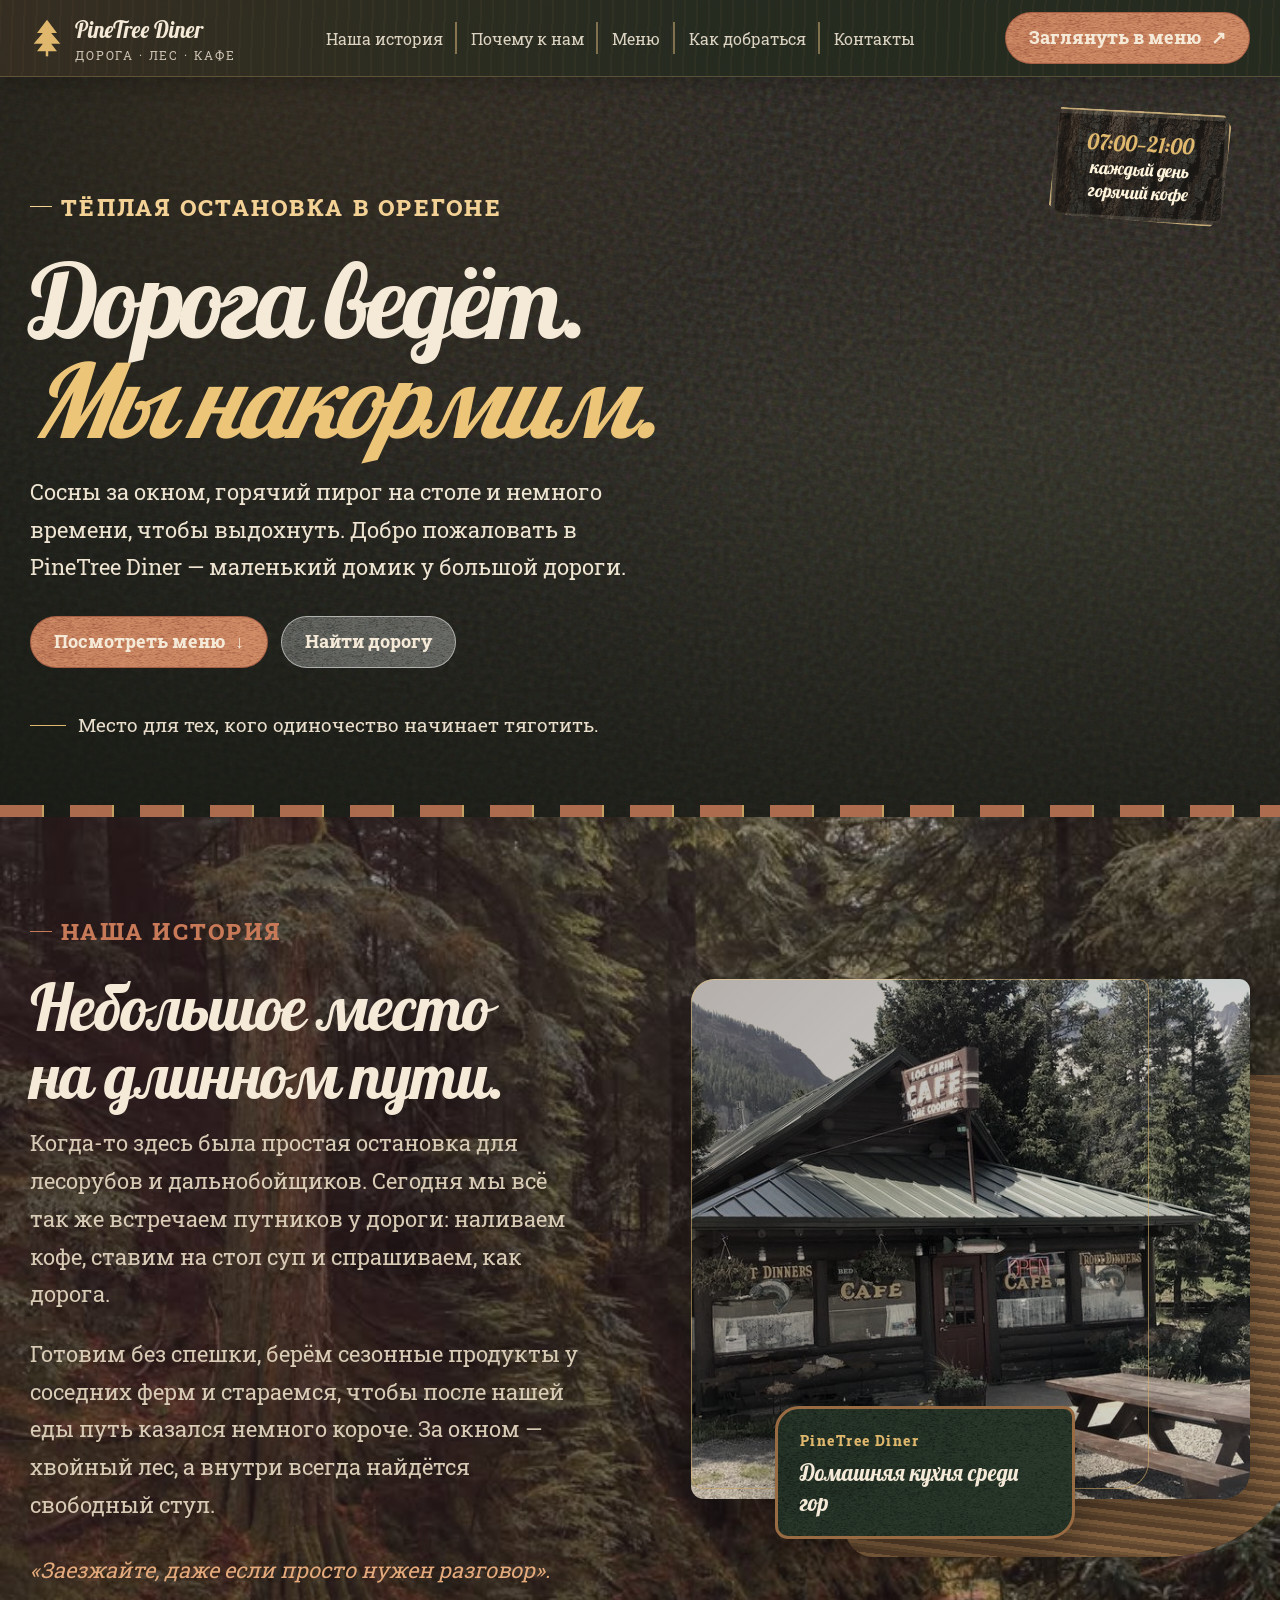
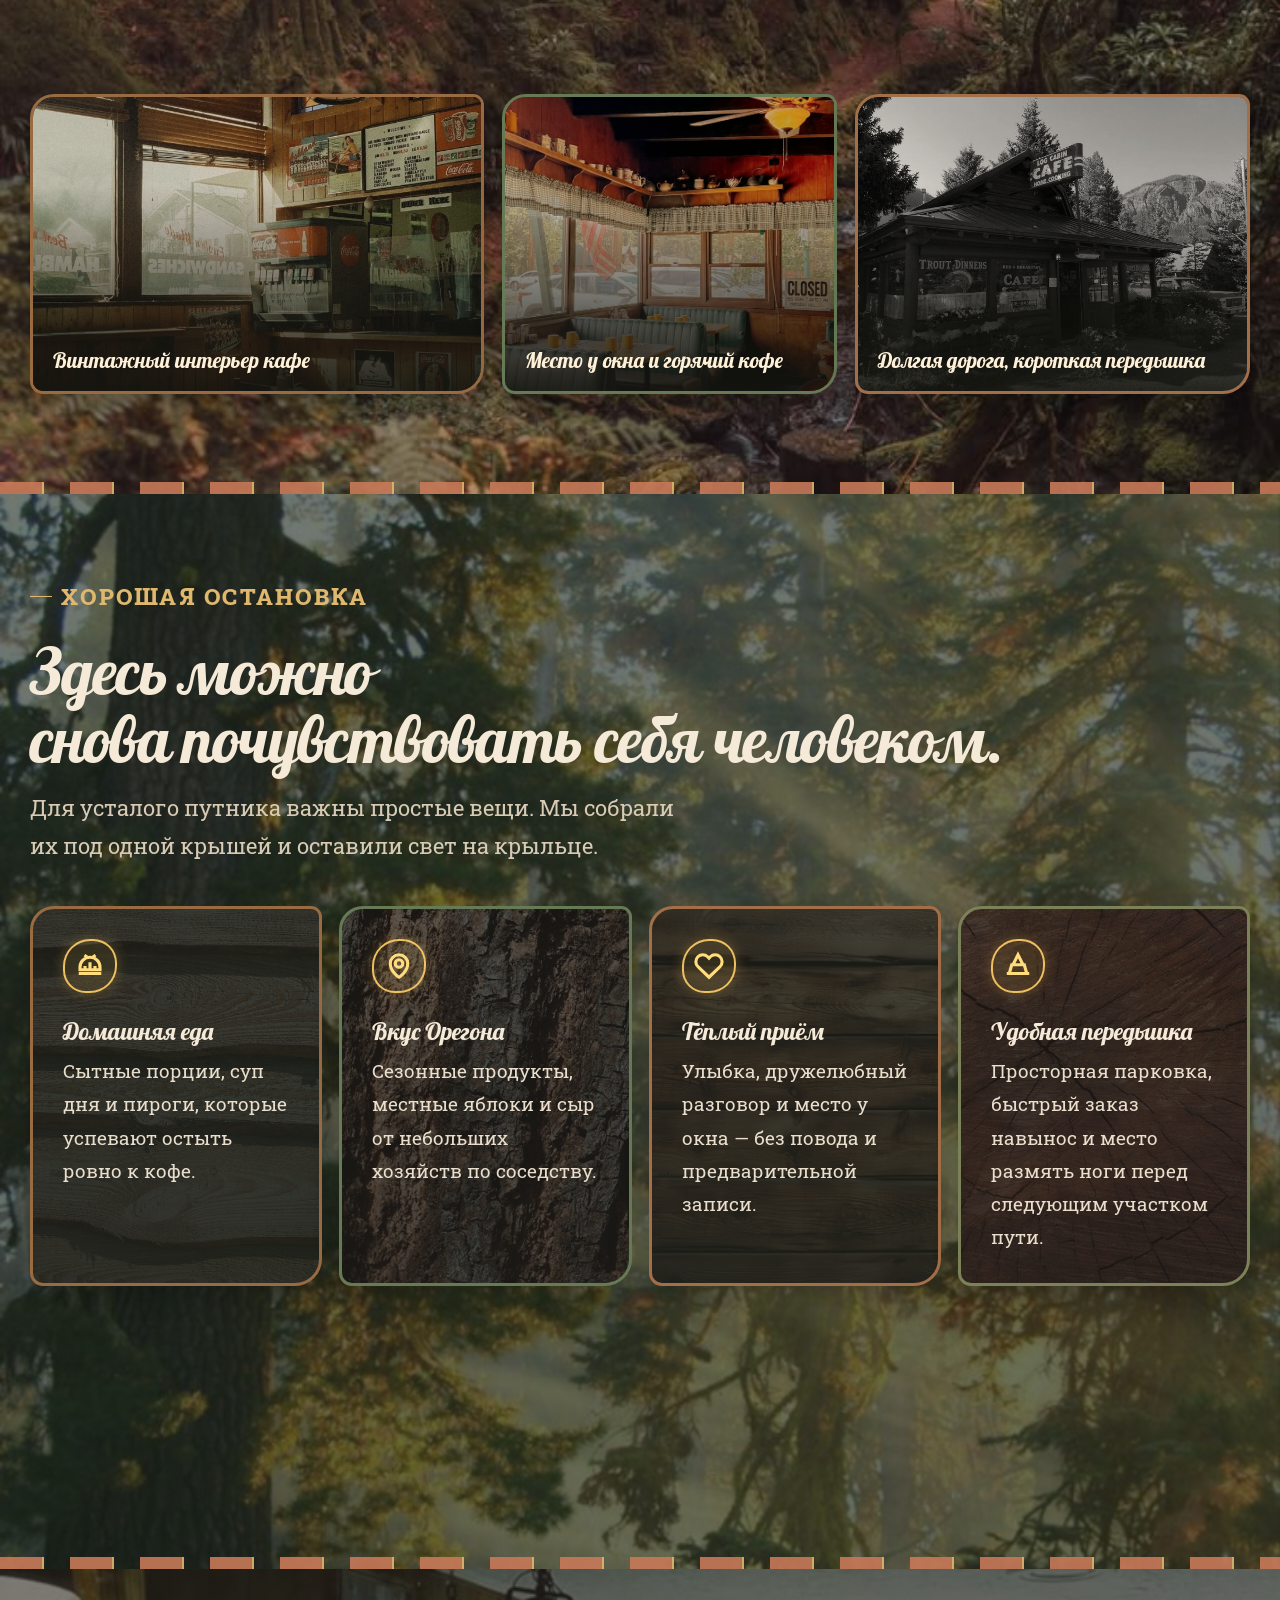
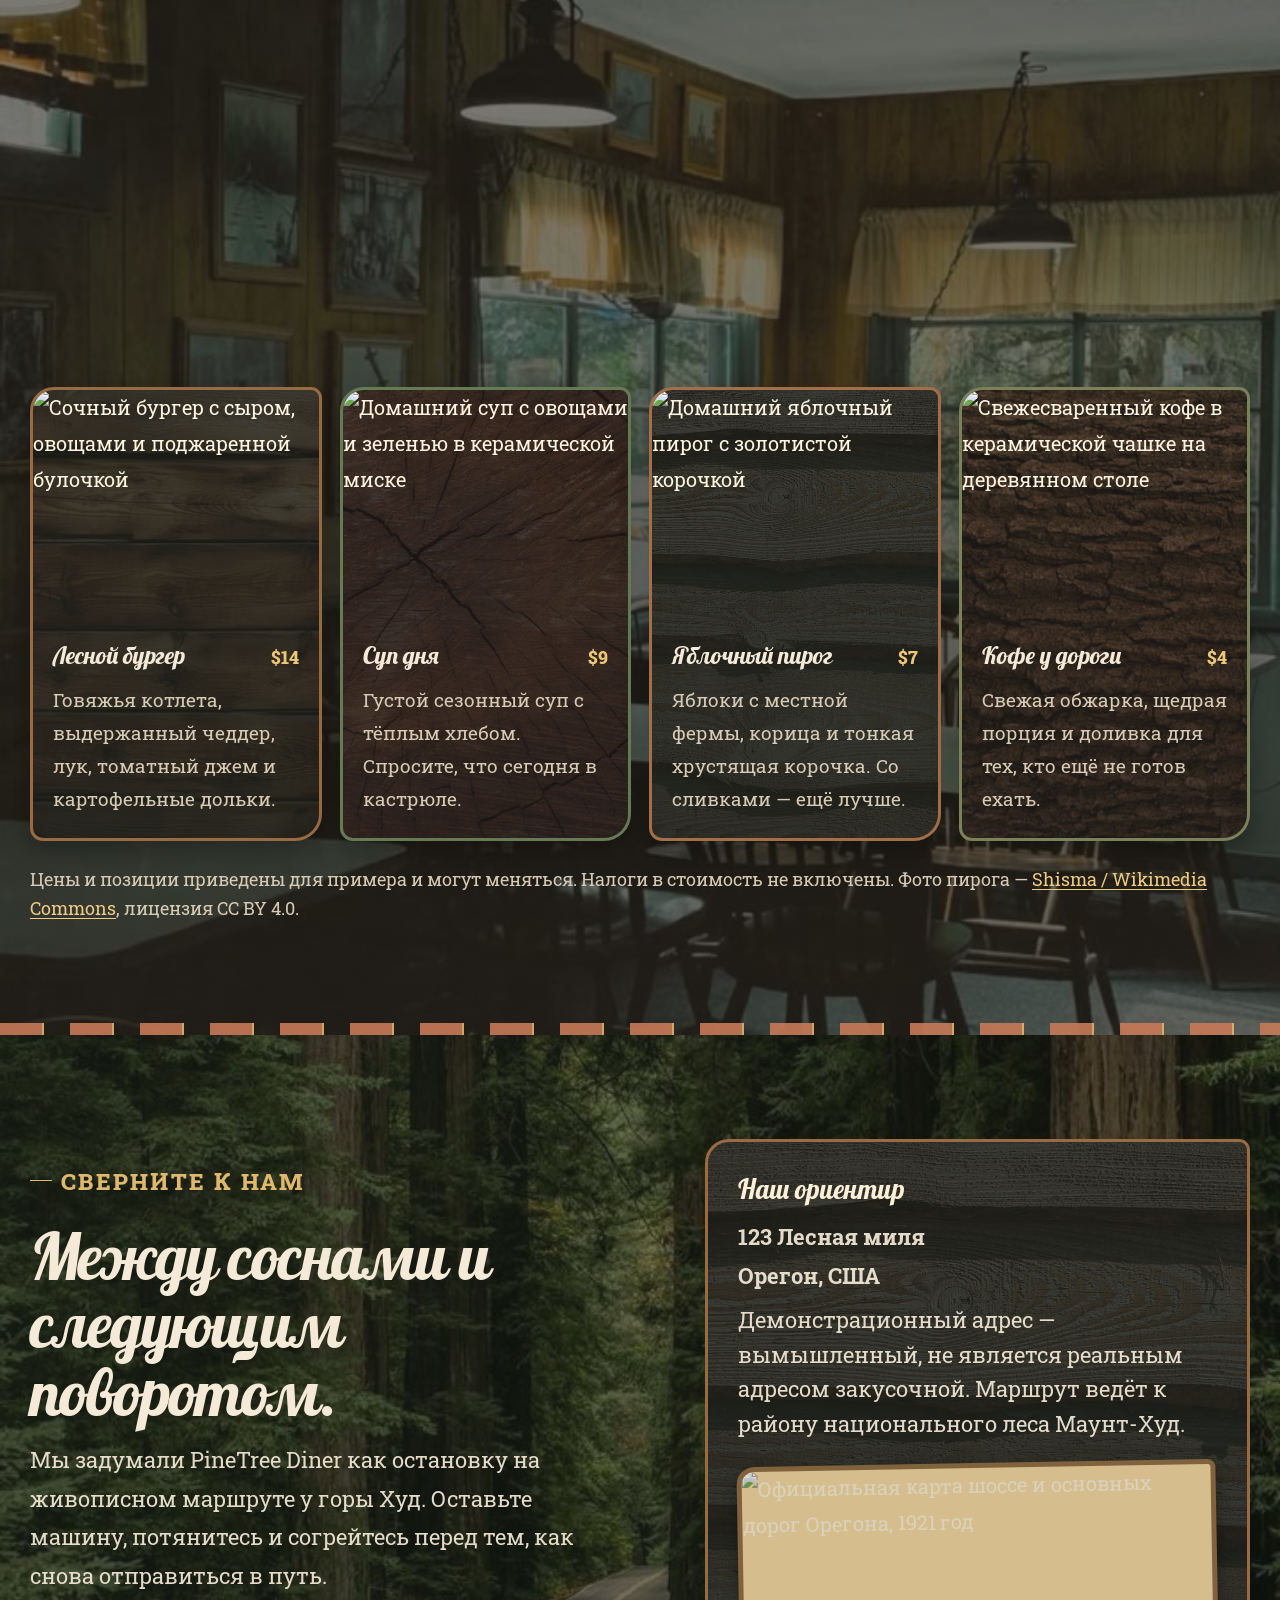
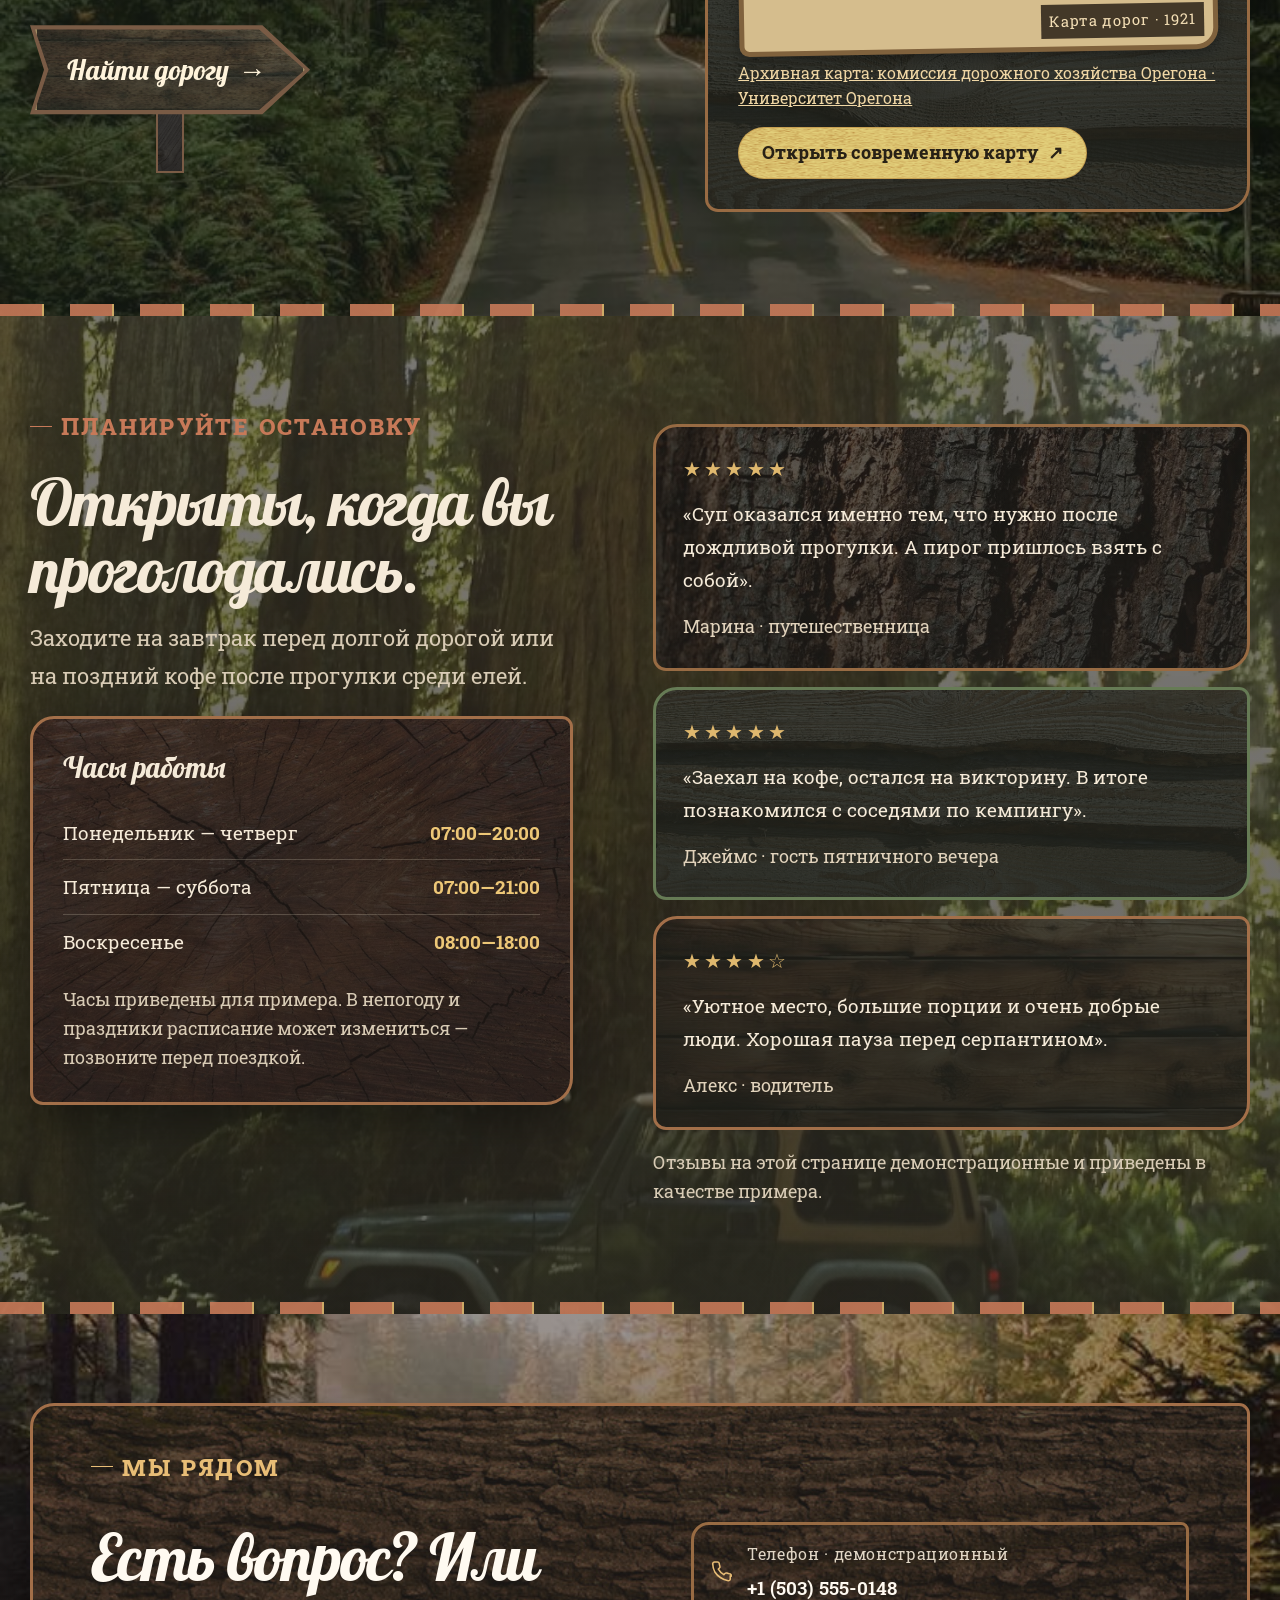
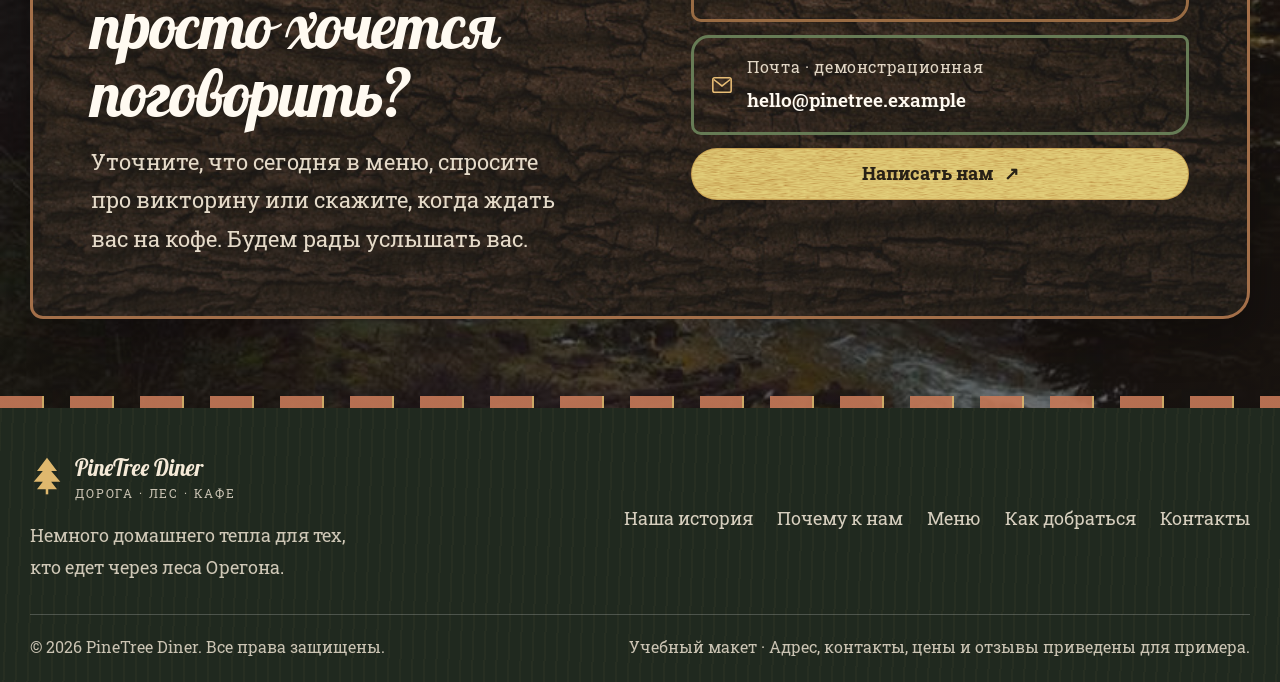
==== index.html @ 7cbe1714 "Move diner site to repository root Remove the unused diner 2 and котики folders.  Co-authored-by: Co" ====
<!doctype html>
<html lang="ru">
<head>
  <meta charset="utf-8">
  <meta name="viewport" content="width=device-width, initial-scale=1">
  <meta name="theme-color" content="#29231d">
  <meta name="description" content="PineTree Diner — тёплая остановка среди лесов Орегона: домашняя еда, свежий кофе и место передохнуть в дороге.">
  <title>PineTree Diner — остановка среди лесов Орегона</title>
  <link rel="preconnect" href="https://fonts.googleapis.com">
  <link rel="preconnect" href="https://fonts.gstatic.com" crossorigin>
  <link href="https://fonts.googleapis.com/css2?family=Lobster&amp;family=Roboto+Slab:wght@100..900&amp;display=swap" rel="stylesheet">
  <link rel="stylesheet" href="style.css">
</head>
<body>
  <header class="site-header">
    <div class="wrap nav-shell">
      <a class="brand" href="#top" aria-label="PineTree Diner — на главную">
        <svg class="brand-mark" viewBox="0 0 40 48" fill="none" aria-hidden="true">
          <path d="M20 2 8 18h7L4 31h11L8 40h24l-7-9h11L25 18h7L20 2Z" fill="currentColor"/>
          <path d="M20 34v12" stroke="currentColor" stroke-width="3"/>
        </svg>
        <span class="brand-name"><strong>PineTree Diner</strong><small>дорога · лес · кафе</small></span>
      </a>
      <nav aria-label="Основная навигация">
        <ul class="nav-links" id="main-nav">
          <li><a href="#story">Наша история</a></li>
          <li><a href="#why-us">Почему к нам</a></li>
          <li><a href="#menu">Меню</a></li>
          <li><a href="#visit">Как добраться</a></li>
          <li><a href="#contacts">Контакты</a></li>
        </ul>
      </nav>
      <div class="nav-actions">
        <button class="nav-toggle" type="button" aria-label="Открыть меню" aria-expanded="false" aria-controls="main-nav">
          <svg viewBox="0 0 24 24" fill="none" stroke="currentColor" stroke-width="2" aria-hidden="true"><path d="M4 7h16M4 12h16M4 17h16"/></svg>
        </button>
        <a class="button nav-cta" href="#menu">Заглянуть в меню <span aria-hidden="true">↗</span></a>
      </div>
    </div>
  </header>

  <main id="top">
    <section class="hero" aria-labelledby="hero-title">
      <div class="wrap">
        <div class="hero-content reveal">
          <span class="eyebrow">Тёплая остановка в Орегоне</span>
          <h1 id="hero-title">Дорога ведёт.<span>Мы накормим.</span></h1>
          <p class="hero-copy">Сосны за окном, горячий пирог на столе и немного времени, чтобы выдохнуть. Добро пожаловать в PineTree Diner — маленький домик у большой дороги.</p>
          <div class="hero-buttons">
            <a class="button" href="#menu">Посмотреть меню <span aria-hidden="true">↓</span></a>
            <a class="button button-outline" href="#visit">Найти дорогу</a>
          </div>
          <p class="hero-note">Место для тех, кого одиночество начинает тяготить.</p>
        </div>
        <div class="hero-stamp" aria-label="Открыто ежедневно с семи утра до девяти вечера">
          <strong>07:00—21:00</strong>каждый день<br>горячий кофе
        </div>
      </div>
    </section>

    <div class="story-showcase">
      <section class="story" id="story" aria-labelledby="story-title">
        <div class="wrap story-grid">
          <div class="story-copy reveal">
            <span class="eyebrow">Наша история</span>
            <h2 id="story-title">Небольшое место<br>на длинном пути.</h2>
            <p>Когда-то здесь была простая остановка для лесорубов и дальнобойщиков. Сегодня мы всё так же встречаем путников у дороги: наливаем кофе, ставим на стол суп и спрашиваем, как дорога.</p>
            <p>Готовим без спешки, берём сезонные продукты у соседних ферм и стараемся, чтобы после нашей еды путь казался немного короче. За окном — хвойный лес, а внутри всегда найдётся свободный стул.</p>
            <p class="signature">«Заезжайте, даже если просто нужен разговор».</p>
          </div>
          <div class="story-visual reveal">
            <img src="images/diner-main.png" alt="Деревянное кафе PineTree Diner среди гор и сосен">
            <div class="caption"><small>PineTree Diner</small><strong>Домашняя кухня среди гор</strong></div>
          </div>
        </div>
      </section>

      <section class="memory-strip" aria-label="Кадры из жизни закусочной">
        <div class="wrap memory-grid">
          <figure class="memory-shot reveal">
            <img src="images/diner-interior.png" alt="Винтажный деревянный интерьер придорожного кафе">
            <figcaption>Винтажный интерьер кафе</figcaption>
          </figure>
          <figure class="memory-shot reveal">
            <img src="images/diner-booths.png" alt="Уютные зелёные диванчики в классической закусочной">
            <figcaption>Место у окна и горячий кофе</figcaption>
          </figure>
          <figure class="memory-shot reveal">
            <img src="images/diner-exterior.png" alt="Чёрно-белый вид деревянного кафе у горной дороги">
            <figcaption>Долгая дорога, короткая передышка</figcaption>
          </figure>
        </div>
      </section>
    </div>

    <section class="benefits" id="why-us" aria-labelledby="benefits-title">
      <div class="wrap">
        <div class="section-head reveal">
          <span class="eyebrow">Хорошая остановка</span>
          <h2 id="benefits-title">Здесь можно<br>снова почувствовать себя человеком.</h2>
          <p class="section-intro">Для усталого путника важны простые вещи. Мы собрали их под одной крышей и оставили свет на крыльце.</p>
        </div>
        <div class="benefit-grid">
          <article class="benefit-card reveal">
            <div class="icon-box float-icon">
              <svg viewBox="0 0 24 24" fill="none" stroke="currentColor" stroke-width="1.6" aria-hidden="true"><path d="M4 13c0-4.4 3.6-8 8-8s8 3.6 8 8v2H4v-2Z"/><path d="M3 18h18M8 5l1.2-2M16 5l-1.2-2M8 15v-3m4 3V9m4 6v-3"/></svg>
            </div>
            <h3>Домашняя еда</h3>
            <p>Сытные порции, суп дня и пироги, которые успевают остыть ровно к кофе.</p>
          </article>
          <article class="benefit-card reveal">
            <div class="icon-box float-icon">
              <svg viewBox="0 0 24 24" fill="none" stroke="currentColor" stroke-width="1.6" aria-hidden="true"><path d="M12 21s7-4.4 7-11a7 7 0 1 0-14 0c0 6.6 7 11 7 11Z"/><circle cx="12" cy="10" r="3"/></svg>
            </div>
            <h3>Вкус Орегона</h3>
            <p>Сезонные продукты, местные яблоки и сыр от небольших хозяйств по соседству.</p>
          </article>
          <article class="benefit-card reveal">
            <div class="icon-box float-icon">
              <svg viewBox="0 0 24 24" fill="none" stroke="currentColor" stroke-width="1.6" aria-hidden="true"><path d="M20.8 4.6a5.5 5.5 0 0 0-7.8 0L12 5.7l-1.1-1.1a5.5 5.5 0 0 0-7.8 7.8l1.1 1.1L12 21l7.8-7.5 1.1-1.1a5.5 5.5 0 0 0-.1-7.8Z"/></svg>
            </div>
            <h3>Тёплый приём</h3>
            <p>Улыбка, дружелюбный разговор и место у окна — без повода и предварительной записи.</p>
          </article>
          <article class="benefit-card reveal">
            <div class="icon-box float-icon">
              <svg viewBox="0 0 24 24" fill="none" stroke="currentColor" stroke-width="1.6" aria-hidden="true"><path d="M3 18h18M5 18l2-7h10l2 7M8 11l4-8 4 8M12 3v3"/></svg>
            </div>
            <h3>Удобная передышка</h3>
            <p>Просторная парковка, быстрый заказ навынос и место размять ноги перед следующим участком пути.</p>
          </article>
        </div>
        <div class="trivia-bar reveal">
          <p><strong>По пятницам — викторина за общим столом.</strong><br>Лёгкие вопросы, призы от закусочной и шанс познакомиться с теми, кто тоже едет по этой дороге.</p>
          <a class="button button-light" href="#contacts">Узнать о вечере <span aria-hidden="true">↗</span></a>
        </div>
      </div>
    </section>

    <section class="menu-section" id="menu" aria-labelledby="menu-title">
      <div class="wrap">
        <div class="menu-top">
          <div class="section-head reveal">
            <span class="eyebrow">С кухни и кофейника</span>
            <h2 id="menu-title">Что согреет в пути?</h2>
            <p class="section-intro">Несколько любимых вещей из меню. Готовим столько, сколько нужно на сегодня, поэтому сезонные предложения меняются.</p>
          </div>
          <a class="button reveal" href="#contacts">Спросить про меню <span aria-hidden="true">↗</span></a>
        </div>
        <div class="menu-grid">
          <article class="menu-card reveal">
            <img src="https://images.unsplash.com/photo-1568901346375-23c9450c58cd?auto=format&fit=crop&w=850&q=85" alt="Сочный бургер с сыром, овощами и поджаренной булочкой">
            <div class="menu-info"><div class="menu-line"><h3>Лесной бургер</h3><span class="price">$14</span></div><p>Говяжья котлета, выдержанный чеддер, лук, томатный джем и картофельные дольки.</p></div>
          </article>
          <article class="menu-card reveal">
            <img src="https://images.unsplash.com/photo-1547592180-85f173990554?auto=format&fit=crop&w=850&q=85" alt="Домашний суп с овощами и зеленью в керамической миске">
            <div class="menu-info"><div class="menu-line"><h3>Суп дня</h3><span class="price">$9</span></div><p>Густой сезонный суп с тёплым хлебом. Спросите, что сегодня в кастрюле.</p></div>
          </article>
          <article class="menu-card reveal">
            <img src="https://upload.wikimedia.org/wikipedia/commons/thumb/1/1e/Apple_pie_24.jpg/960px-Apple_pie_24.jpg" alt="Домашний яблочный пирог с золотистой корочкой">
            <div class="menu-info"><div class="menu-line"><h3>Яблочный пирог</h3><span class="price">$7</span></div><p>Яблоки с местной фермы, корица и тонкая хрустящая корочка. Со сливками — ещё лучше.</p></div>
          </article>
          <article class="menu-card reveal">
            <img src="https://images.unsplash.com/photo-1509042239860-f550ce710b93?auto=format&fit=crop&w=850&q=85" alt="Свежесваренный кофе в керамической чашке на деревянном столе">
            <div class="menu-info"><div class="menu-line"><h3>Кофе у дороги</h3><span class="price">$4</span></div><p>Свежая обжарка, щедрая порция и доливка для тех, кто ещё не готов ехать.</p></div>
          </article>
        </div>
        <p class="menu-footnote">Цены и позиции приведены для примера и могут меняться. Налоги в стоимость не включены. Фото пирога — <a href="https://commons.wikimedia.org/wiki/File:Apple_pie_24.jpg" target="_blank" rel="noopener noreferrer">Shisma / Wikimedia Commons</a>, лицензия CC BY 4.0.</p>
      </div>
    </section>

    <section class="roadside" id="visit" aria-labelledby="visit-title">
      <div class="wrap roadside-grid">
        <div class="reveal">
          <span class="eyebrow">Сверните к нам</span>
          <h2 id="visit-title">Между соснами и следующим поворотом.</h2>
          <p>Мы задумали PineTree Diner как остановку на живописном маршруте у горы Худ. Оставьте машину, потянитесь и согрейтесь перед тем, как снова отправиться в путь.</p>
          <div class="direction-marker">
            <span class="direction-sign-frame">
              <a class="button direction-sign" href="https://www.google.com/maps/search/?api=1&amp;query=Mount+Hood+National+Forest%2C+Oregon" target="_blank" rel="noopener noreferrer">Найти дорогу <span aria-hidden="true">→</span></a>
            </span>
            <span class="direction-post" aria-hidden="true"></span>
          </div>
        </div>
        <div class="address-card reveal">
          <h3>Наш ориентир</h3>
          <p class="address-text">123 Лесная миля<br>Орегон, США</p>
          <p class="address-disclaimer">Демонстрационный адрес — вымышленный, не является реальным адресом закусочной. Маршрут ведёт к району национального леса Маунт-Худ.</p>
          <div class="mini-map">
            <img src="https://iiif.oregondigital.org/iiif/f0%2Fdf%2F67%2F4x%2F56%2F1-jp2.jp2/full/1400,/0/default.jpg" alt="Официальная карта шоссе и основных дорог Орегона, 1921 год">
            <span class="map-year">Карта дорог · 1921</span>
          </div>
          <a class="map-credit" href="https://commons.wikimedia.org/wiki/File:State_Highway_Department%27s_official_automobile_road_map_of_the_state_of_Oregon_showing_all_through_trunk_highways_and_main_traveled_roads,_with_mileages_-_DPLA_-_561cdf838272b1d2b0bbb2fddad25d7e.jpg" target="_blank" rel="noopener noreferrer">Архивная карта: комиссия дорожного хозяйства Орегона · Университет Орегона</a>
          <a class="button button-light" href="https://www.google.com/maps/search/?api=1&amp;query=Mount+Hood+National+Forest%2C+Oregon" target="_blank" rel="noopener noreferrer">Открыть современную карту <span aria-hidden="true">↗</span></a>
        </div>
      </div>
    </section>

    <section class="details" aria-labelledby="details-title">
      <div class="wrap details-grid">
        <div class="reveal">
          <span class="eyebrow">Планируйте остановку</span>
          <h2 id="details-title">Открыты, когда вы проголодались.</h2>
          <p class="section-intro">Заходите на завтрак перед долгой дорогой или на поздний кофе после прогулки среди елей.</p>
          <div class="hours-card">
            <h3>Часы работы</h3>
            <div class="hours-row"><span>Понедельник — четверг</span><span>07:00—20:00</span></div>
            <div class="hours-row"><span>Пятница — суббота</span><span>07:00—21:00</span></div>
            <div class="hours-row"><span>Воскресенье</span><span>08:00—18:00</span></div>
            <p class="hours-note">Часы приведены для примера. В непогоду и праздники расписание может измениться — позвоните перед поездкой.</p>
          </div>
        </div>
        <div class="reviews reveal">
          <article class="review-card">
            <div class="stars" aria-label="Пять звёзд">★★★★★</div>
            <blockquote>«Суп оказался именно тем, что нужно после дождливой прогулки. А пирог пришлось взять с собой».</blockquote>
            <cite>Марина · путешественница</cite>
          </article>
          <article class="review-card">
            <div class="stars" aria-label="Пять звёзд">★★★★★</div>
            <blockquote>«Заехал на кофе, остался на викторину. В итоге познакомился с соседями по кемпингу».</blockquote>
            <cite>Джеймс · гость пятничного вечера</cite>
          </article>
          <article class="review-card">
            <div class="stars" aria-label="Четыре звезды">★★★★☆</div>
            <blockquote>«Уютное место, большие порции и очень добрые люди. Хорошая пауза перед серпантином».</blockquote>
            <cite>Алекс · водитель</cite>
          </article>
          <p class="sample-note">Отзывы на этой странице демонстрационные и приведены в качестве примера.</p>
        </div>
      </div>
    </section>

    <section class="contact" id="contacts" aria-labelledby="contact-title">
      <div class="wrap">
        <div class="contact-panel reveal">
          <div>
            <span class="eyebrow">Мы рядом</span>
            <h2 id="contact-title">Есть вопрос? Или просто хочется поговорить?</h2>
            <p class="contact-copy">Уточните, что сегодня в меню, спросите про викторину или скажите, когда ждать вас на кофе. Будем рады услышать вас.</p>
          </div>
          <div class="contact-links">
            <a class="contact-link" href="tel:+15035550148">
              <svg viewBox="0 0 24 24" fill="none" stroke="currentColor" stroke-width="1.7" aria-hidden="true"><path d="M21 16.5v3a2 2 0 0 1-2.2 2A19.8 19.8 0 0 1 10.2 18a19.5 19.5 0 0 1-6-6A19.8 19.8 0 0 1 1.9 3.2 2 2 0 0 1 4 1h3a2 2 0 0 1 2 1.7c.1 1 .4 2 .7 2.9a2 2 0 0 1-.5 2.1L8 8.9a16 16 0 0 0 6 6l1.2-1.2a2 2 0 0 1 2.1-.5c.9.3 1.9.6 2.9.7a2 2 0 0 1 1.8 2.6Z"/></svg>
              <span><small>Телефон · демонстрационный</small><strong>+1 (503) 555-0148</strong></span>
            </a>
            <a class="contact-link" href="mailto:hello@pinetree.example">
              <svg viewBox="0 0 24 24" fill="none" stroke="currentColor" stroke-width="1.7" aria-hidden="true"><rect x="2" y="4" width="20" height="16" rx="2"/><path d="m3 6 9 7 9-7"/></svg>
              <span><small>Почта · демонстрационная</small><strong>hello@pinetree.example</strong></span>
            </a>
            <a class="button button-light" href="mailto:hello@pinetree.example?subject=Вопрос%20для%20PineTree%20Diner">Написать нам <span aria-hidden="true">↗</span></a>
          </div>
        </div>
      </div>
    </section>
  </main>

  <footer>
    <div class="wrap">
      <div class="footer-main">
        <div>
          <a class="brand" href="#top" aria-label="PineTree Diner — в начало страницы">
            <svg class="brand-mark" viewBox="0 0 40 48" fill="none" aria-hidden="true">
              <path d="M20 2 8 18h7L4 31h11L8 40h24l-7-9h11L25 18h7L20 2Z" fill="currentColor"/>
              <path d="M20 34v12" stroke="currentColor" stroke-width="3"/>
            </svg>
            <span class="brand-name"><strong>PineTree Diner</strong><small>дорога · лес · кафе</small></span>
          </a>
          <p class="footer-blurb">Немного домашнего тепла для тех, кто едет через леса Орегона.</p>
        </div>
        <nav aria-label="Ссылки в нижней части страницы">
          <ul class="footer-links">
            <li><a href="#story">Наша история</a></li>
            <li><a href="#why-us">Почему к нам</a></li>
            <li><a href="#menu">Меню</a></li>
            <li><a href="#visit">Как добраться</a></li>
            <li><a href="#contacts">Контакты</a></li>
          </ul>
        </nav>
      </div>
      <div class="footer-bottom">
        <span>© <span id="year">2026</span> PineTree Diner. Все права защищены.</span>
        <span>Учебный макет · Адрес, контакты, цены и отзывы приведены для примера.</span>
      </div>
    </div>
  </footer>

  <script src="main.js"></script>
</body>
</html>
---- style.css ----
:root {
      color-scheme: dark;
      --pine: #20291f;
      --pine-deep: #19231c;
      --wood: #725334;
      --paper: #302a23;
      --ink: #f5ead8;
      --muted: #d8cbb5;
      --terra: #c77958;
      --gold: #dfb86e;
      --line: rgba(244, 232, 210, .2);
      --card-bark: #986b43;
      --card-pine: #667b55;
      --card-cedar: #a36f49;
      --card-moss: #7b8158;
      --section-trim: repeating-linear-gradient(90deg, var(--terra) 0 42px, var(--gold) 42px 44px, transparent 44px 70px);
      --wood-card: linear-gradient(rgba(30,32,26,.82), rgba(30,32,26,.88)), url("images/wood-planks.png") center/cover;
      --wood-card-pine: linear-gradient(rgba(30,32,26,.84), rgba(30,32,26,.9)), url("images/wood-pine-fence.jpg") center/cover;
      --wood-card-weathered: linear-gradient(rgba(30,32,26,.8), rgba(30,32,26,.87)), url("images/wood-weathered.jpg") center/cover;
      --wood-card-bark: linear-gradient(rgba(30,28,25,.72), rgba(30,28,25,.8)), url("images/bark-texture.png") center/cover;
      --wood-card-bark-planks: linear-gradient(rgba(30,28,25,.72), rgba(30,28,25,.8)), url("images/bark-planks.png") center/cover;
      --wood-card-growth-rings: linear-gradient(rgba(30,26,23,.78), rgba(30,26,23,.84)), url("images/wood-growth-rings.png") center/cover;
      --serif: "Lobster", cursive;
      --sans: "Roboto Slab", Georgia, serif;
      --wrap: 1220px;
      font-size: 18px;
    }

    * { box-sizing: border-box; }
    html { scroll-behavior: smooth; scroll-padding-top: 88px; }
    body {
      margin: 0;
      color: var(--ink);
      background-color: #29231d;
      background-image:
        radial-gradient(ellipse at 17% 12%, rgba(161,105,58,.2), transparent 36%),
        radial-gradient(ellipse at 82% 58%, rgba(93,112,75,.17), transparent 40%),
        url("data:image/svg+xml,%3Csvg viewBox='0 0 180 180' xmlns='http://www.w3.org/2000/svg'%3E%3Cfilter id='n'%3E%3CfeTurbulence type='fractalNoise' baseFrequency='.82' numOctaves='3' stitchTiles='stitch'/%3E%3C/filter%3E%3Crect width='100%25' height='100%25' filter='url(%23n)' opacity='.22'/%3E%3C/svg%3E"),
        repeating-linear-gradient(8deg, rgba(255,241,212,.025) 0 1px, transparent 1px 7px);
      background-attachment: fixed;
      font: 1.12rem/1.78 var(--sans);
      -webkit-font-smoothing: antialiased;
    }

    img { display: block; max-width: 100%; }
    a { color: inherit; }
    a:focus-visible, button:focus-visible {
      outline: 3px solid var(--gold);
      outline-offset: 4px;
      border-radius: 8px;
    }
    h1, h2, h3, p { margin-top: 0; }
    h1, h2, h3, .serif { font-family: var(--serif); font-weight: 400; }
    h2 {
      margin-bottom: 15px;
      font-size: clamp(2.55rem, 5vw, 4rem);
      line-height: 1.06;
      letter-spacing: -.025em;
    }
    .wrap { width: min(var(--wrap), calc(100% - 40px)); margin-inline: auto; }
    .eyebrow {
      display: inline-flex;
      align-items: center;
      gap: 9px;
      color: var(--terra);
      font-size: 1.26rem;
      font-weight: 800;
      letter-spacing: .1em;
      text-transform: uppercase;
    }
    main .eyebrow { position: relative; top: -22px; }
    .hero .eyebrow { top: 0; }
    .eyebrow::before { content: ""; width: 22px; height: 1px; background: currentColor; }
    .section-intro { max-width: 650px; color: var(--muted); font-size: 1.2rem; line-height: 1.75; }
    .section-head { margin-bottom: 42px; }
    .section-head.center { text-align: center; }
    .section-head.center .eyebrow { justify-content: center; }
    .section-head.center .section-intro { margin-inline: auto; }

    .site-header {
      position: sticky;
      top: 0;
      z-index: 50;
      color: var(--ink);
      background:
        repeating-linear-gradient(92deg, rgba(223,184,110,.035) 0 2px, transparent 2px 12px),
        linear-gradient(90deg, rgba(87,52,35,.3), transparent 55%),
        rgba(38,43,32,.94);
      border-bottom: 1px solid rgba(226,190,127,.25);
      box-shadow: 0 5px 20px rgba(0,0,0,.2);
      backdrop-filter: blur(12px);
    }
    .nav-shell { min-height: 76px; display: flex; align-items: center; justify-content: space-between; gap: 22px; }
    .brand { display: inline-flex; align-items: center; gap: 11px; flex: 0 0 auto; text-decoration: none; }
    .brand-mark { width: 34px; height: 40px; color: var(--gold); }
    .brand-name { display: grid; line-height: 1.05; }
    .brand-name strong { font: 1.25rem var(--serif); }
    .brand-name small { margin-top: 5px; color: rgba(245,234,216,.8); font-size: .68rem; letter-spacing: .15em; text-transform: uppercase; }
    .nav-links { --nav-divider-gap: clamp(14px, 2.2vw, 30px); display: flex; align-items: center; gap: var(--nav-divider-gap); margin: 0; padding: 0; list-style: none; }
    .nav-links li { position: relative; }
    .nav-links li:not(:last-child)::after {
      content: ""; position: absolute; top: 50%; right: calc(var(--nav-divider-gap) / -2);
      width: 2px; height: 32px; background: rgba(226,190,127,.48); transform: translateY(-50%);
    }
    .nav-links a { color: rgba(245,234,216,.88); font-size: .9rem; text-decoration: none; transition: color .2s; }
    .nav-links a:hover, .footer-links a:hover { color: var(--gold); }
    .nav-actions { flex: 0 0 auto; }
    .nav-toggle {
      display: none;
      width: 46px; height: 46px; place-items: center;
      border: 1px solid rgba(255,255,255,.3); border-radius: 50%;
      color: var(--ink); background: transparent; cursor: pointer;
    }
    .nav-toggle svg { width: 21px; }
    .button {
      position: relative; isolation: isolate;
      min-height: 52px; display: inline-flex; align-items: center; justify-content: center; gap: 10px;
      padding: 0 23px; border: 1px solid transparent; border-radius: 999px;
      color: var(--ink); background: #a65f45;
      font-size: .98rem; font-weight: 750; text-decoration: none;
      transition: transform .2s, background .2s, box-shadow .2s; cursor: pointer;
    }
    .button::before {
      content: ""; position: absolute; z-index: -1; inset: 0;
      border-radius: inherit; background: url("images/grainy-texture.png") center/500% 500%;
      opacity: .52; mix-blend-mode: overlay; pointer-events: none;
    }
    .button:hover { background-color: #8f4c38; box-shadow: 0 8px 20px rgba(197,109,76,.22); transform: translateY(-2px); }
    .button svg { width: 18px; height: 18px; }
    .button-light {
      color: #282116; background-color: #c7a052;
    }
    .button-light:hover { color: #282116; background-color: #edca85; }
    .button-outline {
      border-color: rgba(255,255,255,.65); color: var(--ink);
      background-color: rgba(20,25,19,.14);
    }
    .button-outline::before {
      opacity: .4; mix-blend-mode: overlay;
    }
    .button-outline:hover { border-color: var(--gold); background-color: rgba(255,255,255,.08); }

    .hero {
      position: relative; min-height: min(790px, calc(100svh - 76px));
      display: flex; align-items: center; overflow: hidden; color: var(--ink);
      background:
        linear-gradient(90deg, rgba(20,24,18,.62), rgba(20,24,18,.21) 58%, rgba(20,24,18,.15)),
        linear-gradient(0deg, rgba(20,24,18,.62), transparent 53%),
        url("https://images.unsplash.com/photo-1448375240586-882707db888b?auto=format&fit=crop&w=2200&q=90") center/cover;
    }
    .hero::after {
      content: ""; position: absolute; inset: auto 0 0; height: 12px;
      background: var(--section-trim);
      opacity: .85;
    }
    .story-showcase > section, main > section:not(.hero) { position: relative; }
    .story-showcase > .memory-strip::after, main > section:not(.hero)::after {
      content: ""; position: absolute; z-index: 3; inset: auto 0 0; height: 12px;
      background: var(--section-trim); opacity: .9;
    }
    .hero-content { position: relative; z-index: 1; max-width: 720px; padding: 95px 0 115px; }
    .hero .eyebrow { color: #f4d296; }
    .hero h1 { max-width: 760px; margin: 23px 0 22px; font-size: clamp(3.7rem, 8vw, 6.4rem); line-height: .98; letter-spacing: -.035em; }
    .hero h1 span { display: block; color: #edc579; font-style: italic; }
    .hero-copy { max-width: 600px; margin-bottom: 30px; color: rgba(245,234,216,.97); font-size: 1.2rem; line-height: 1.75; }
    .hero-buttons { display: flex; align-items: center; flex-wrap: wrap; gap: 13px; }
    .hero-note { display: flex; align-items: center; gap: 12px; margin: 40px 0 0; color: rgba(245,234,216,.94); font-size: 1.08rem; }
    .hero-note::before { content: ""; width: 36px; height: 1px; background: var(--gold); }
    .hero-stamp {
      position: absolute; top: 34px; right: max(4vw, calc((100vw - var(--wrap))/2));
      width: 178px; min-height: 112px; display: grid; align-content: center; text-align: center;
      padding: 16px 20px;
      border: 2px solid rgba(239,207,145,.78);
      color: #fff4dc; background: var(--wood-card-weathered);
      box-shadow: inset 0 0 0 4px rgba(255,239,207,.13), 0 12px 26px rgba(0,0,0,.38);
      clip-path: polygon(4% 0, 96% 0, 100% 10%, 97% 91%, 91% 100%, 8% 96%, 0 88%, 3% 12%);
      font: 1rem/1.3 var(--serif); transform: rotate(3deg);
    }
    .hero-stamp strong { display: block; color: var(--gold); font-size: 1.2rem; font-weight: 400; }

    @media (min-width: 741px) {
      .hero { min-height: min(740px, calc(100svh - 76px)); }
      .hero-content { padding-bottom: 64px; }
    }

    .story-showcase {
      background:
        linear-gradient(112deg, rgba(104,61,75,.28), rgba(72,47,59,.2)),
        url("images/story-mist-background.png") center/cover;
    }
    .story {
      padding: 112px 0 105px;
      background: none;
    }
    .story-grid { display: grid; grid-template-columns: 1fr 1fr; align-items: center; gap: clamp(42px, 8vw, 105px); }
    .story-copy p { max-width: 560px; color: var(--muted); font-size: 1.2rem; line-height: 1.75; }
    .story-copy .signature { margin: 27px 0 0; color: #e4aa7c; font: italic 1.2rem/1.75 var(--sans); }
    .story-visual { position: relative; min-height: 560px; }
    .story-visual img {
      position: relative; z-index: 1; width: 100%; height: 520px; object-fit: cover;
      border-radius: 24px 11px 27px 13px; box-shadow: 0 16px 38px rgba(0,0,0,.34);
      filter: sepia(.22) saturate(.78) contrast(1.04) brightness(.82);
    }
    .story-visual::before {
      content: ""; position: absolute; right: -64px; bottom: -18px; z-index: 0; width: 84%; height: 86%;
      border-radius: 38% 8% 32% 6%;
      background:
        repeating-linear-gradient(7deg, #715436 0 3px, #886542 3px 7px, #62472f 7px 12px),
        url("data:image/svg+xml,%3Csvg viewBox='0 0 140 140' xmlns='http://www.w3.org/2000/svg'%3E%3Cfilter id='n'%3E%3CfeTurbulence type='fractalNoise' baseFrequency='.7' numOctaves='3' stitchTiles='stitch'/%3E%3C/filter%3E%3Crect width='100%25' height='100%25' filter='url(%23n)' opacity='.32'/%3E%3C/svg%3E");
    }
    .story-visual::after {
      content: ""; position: absolute; z-index: 2; inset: 0 18% 50px 0; pointer-events: none;
      border: 1px solid rgba(223,184,110,.58);
      border-radius: 24px 11px 27px 13px;
      background: linear-gradient(135deg, rgba(70,43,25,.2), transparent 60%);
    }
    .caption {
      position: absolute; z-index: 3; left: 15%; bottom: 0; width: min(300px, 75%);
      padding: 19px 22px; color: var(--ink); background-color: #151d16;
      background-image: url("images/grainy-texture.png");
      background-size: 300% 300%;
      background-position: center;
      background-blend-mode: overlay;
      border-radius: 24px 11px 27px 13px; box-shadow: 0 16px 38px rgba(0,0,0,.34);
    }
    .caption small { display: block; color: var(--gold); font-size: .8rem; font-weight: 800; letter-spacing: .1em; }
    .caption strong { display: block; margin-top: 5px; font: 1.25rem/1.3 var(--serif); }

    .memory-strip {
      padding: 0 0 100px;
      background: none;
    }
    .memory-grid { display: grid; grid-template-columns: 1.15fr .85fr 1fr; gap: 18px; }
    .memory-shot {
      position: relative; height: 300px; margin: 0; overflow: hidden;
      border: 3px solid rgba(142,104,64,.58); border-radius: 24px 11px 27px 13px;
      background: #382d24; box-shadow: 0 12px 28px rgba(0,0,0,.3);
      transform: rotate(-.5deg);
    }
    .memory-shot:nth-child(2) { transform: rotate(.65deg); }
    .memory-shot::after {
      content: ""; position: absolute; inset: 0;
      background: linear-gradient(0deg, rgba(20,20,15,.9), rgba(20,20,15,.05) 70%);
    }
    .memory-shot img { width: 100%; height: 100%; object-fit: cover; filter: sepia(.12) saturate(.9) contrast(1.06) brightness(.85); transition: transform .6s; }
    .memory-shot:hover img { transform: scale(1.045); }
    .memory-shot figcaption { position: absolute; z-index: 1; left: 20px; bottom: 18px; color: #fff0d8; font: 1.2rem var(--serif); }

    .benefits {
      padding: 100px 0; color: var(--ink);
      background:
        linear-gradient(rgba(28,39,30,.62), rgba(28,39,30,.67)),
        url("images/story-background.png") center 48%/cover;
    }
    .benefits .eyebrow { color: var(--gold); }
    .benefits .section-intro { color: var(--muted); }
    .benefit-grid { display: grid; grid-template-columns: repeat(4,1fr); gap: 17px; }
    .benefit-card {
      min-height: 240px; padding: 30px;
      border: 1px solid rgba(223,184,110,.27); border-radius: 24px 11px 27px 13px;
      background: var(--wood-card-pine);
      box-shadow: 0 12px 24px rgba(0,0,0,.18);
      transition: background .25s, transform .25s;
    }
    .benefit-card:nth-child(3n+2) { background: var(--wood-card-weathered); }
    .benefit-card:nth-child(3n) { background: var(--wood-card); }
    .benefit-card:hover { transform: translateY(-4px); }
    .icon-box {
      width: 54px; height: 54px; display: grid; place-items: center; margin-bottom: 23px;
      border: 2px solid rgba(255,207,104,.9); border-radius: 50% 44% 50% 42%; color: #ffdc7c;
      background: rgba(255,190,78,.1); box-shadow: 0 0 13px rgba(255,190,78,.28);
    }
    .icon-box svg { width: 30px; height: 30px; stroke-width: 2.5px; }
    .benefit-card h3 { margin-bottom: 8px; color: var(--ink); font: 1.35rem var(--serif); }
    .benefit-card p { margin: 0; color: rgba(245,234,216,.94); font-size: 1.08rem; line-height: 1.7; }
    .trivia-bar {
      display: flex; align-items: center; justify-content: space-between; gap: 24px;
      margin-top: 28px; padding: 23px 27px;
      border: 3px solid #f08080; border-radius: 24px 11px 27px 13px;
      color: var(--ink);
      background:
        linear-gradient(rgba(30,24,18,.5), rgba(30,24,18,.58)),
        url("images/trivia-wood.png") center/cover;
      box-shadow: 0 0 8px rgba(240,128,128,.95), 0 0 24px rgba(224,105,112,.7), 0 0 52px rgba(204,82,97,.42), 0 0 88px rgba(190,70,87,.22), inset 0 0 22px rgba(255,190,184,.58);
    }
    .trivia-bar p { margin: 0; color: rgba(245,234,216,.94); font-size: 1.08rem; }
    .trivia-bar strong { color: var(--ink); }
    .trivia-bar > .button { flex: 0 0 auto; white-space: nowrap; }

    .menu-section {
      padding: 112px 0;
      background:
        linear-gradient(rgba(43,38,30,.58), rgba(43,38,30,.66)),
        url("images/food-background.png") center 52%/cover;
    }
    .menu-top { display: flex; align-items: end; justify-content: space-between; gap: 25px; }
    .menu-top .section-head { margin-bottom: 0; }
    .menu-grid { display: grid; grid-template-columns: repeat(4,1fr); gap: 18px; margin-top: 43px; }
    .menu-card {
      min-width: 0; overflow: hidden; border: 1px solid rgba(223,184,110,.25);
      border-radius: 24px 11px 27px 13px;
      background: var(--wood-card);
      box-shadow: 0 12px 28px rgba(0,0,0,.28);
      transition: transform .25s, box-shadow .25s;
    }
    .menu-card:nth-child(3n+2) { background: var(--wood-card-weathered); }
    .menu-card:nth-child(3n) { background: var(--wood-card-pine); }
    .menu-card:hover { transform: translateY(-6px); box-shadow: 0 16px 38px rgba(0,0,0,.4); }
    .menu-card img { width: 100%; height: 230px; object-fit: cover; filter: sepia(.12) saturate(.9) contrast(1.04); }
    .menu-info { padding: 20px 20px 23px; }
    .menu-line { display: flex; align-items: baseline; justify-content: space-between; gap: 10px; }
    .menu-line h3 { margin: 0; font: 1.35rem var(--serif); }
    .price { flex: 0 0 auto; color: #edc777; font-size: 1rem; font-weight: 800; }
    .menu-info p { margin: 10px 0 0; color: var(--muted); font-size: 1.08rem; line-height: 1.7; }
    .menu-footnote { margin: 24px 0 0; color: var(--muted); font-size: .98rem; line-height: 1.65; }
    .menu-footnote a { color: #f0cc83; text-underline-offset: 3px; }
    .menu-footnote a:hover { color: var(--ink); }

    .roadside {
      padding: 104px 0; color: var(--ink);
      background:
        linear-gradient(90deg, rgba(25,32,23,.68), rgba(25,32,23,.48)),
        url("images/directions-background.png") center 62%/cover;
    }
    .roadside-grid { display: grid; grid-template-columns: 1fr .9fr; align-items: center; gap: 70px; }
    .roadside .eyebrow { color: var(--gold); }
    .roadside h2 { max-width: 600px; }
    .roadside p { max-width: 560px; color: rgba(245,234,216,.92); font-size: 1.2rem; }
    .direction-marker { position: relative; display: inline-flex; width: min(280px, 100%); padding-bottom: 50px; }
    .direction-sign-frame {
      position: relative; z-index: 1;
      display: flex; width: 100%; padding: 5px; background: #795b45;
      clip-path: polygon(0 8%, 83% 8%, 100% 50%, 83% 92%, 0 92%, 5% 50%);
      filter: drop-shadow(0 10px 15px rgba(0,0,0,.55)) drop-shadow(0 0 3px rgba(75,52,39,.8));
    }
    .direction-sign {
      position: relative; z-index: 1; width: 100%; min-width: 0; min-height: 96px; padding: 0 25px 0 18px;
      border: 0; border-radius: 0; color: #fff4dc;
      background: var(--wood-card);
      box-shadow: inset 0 0 0 2px rgba(239,207,145,.38);
      clip-path: polygon(0 8%, 83% 8%, 100% 50%, 83% 92%, 0 92%, 5% 50%);
      font: 400 1.55rem var(--serif);
    }
    .direction-sign:hover { color: var(--ink); background-color: #795337; }
    .direction-post {
      position: absolute; z-index: 0; top: 72px; left: 50%; width: 28px; height: 84px;
      border: 2px solid #795b45;
      background: linear-gradient(rgba(24,22,19,.76), rgba(24,22,19,.82)), url("images/wood-weathered.jpg") center/cover;
      box-shadow: 0 8px 14px rgba(0,0,0,.28);
      transform: translateX(-50%);
    }
    .address-card {
      padding: 30px; border: 1px solid rgba(255,255,255,.27); border-radius: 24px 11px 27px 13px;
      background: var(--wood-card-pine);
      backdrop-filter: blur(4px);
    }
    .address-card h3 { margin-bottom: 12px; color: #fff0d9; font: 1.5rem var(--serif); }
    .address-text { margin: 0 0 8px; color: var(--ink); font-size: 1.12rem; font-weight: 700; }
    .address-disclaimer { margin-bottom: 20px; color: rgba(245,234,216,.9); font-size: .98rem; line-height: 1.6; }
    .mini-map {
      position: relative; height: 190px; overflow: hidden; margin: 22px 0 8px; padding: 0;
      border: 5px solid #80623d; border-radius: 18px 8px 22px 10px;
      background: #d5bd8d; box-shadow: 0 5px 14px rgba(0,0,0,.35); transform: rotate(-1deg);
    }
    .mini-map img { width: 100%; height: 100%; object-fit: cover; filter: sepia(.24) contrast(.94) brightness(.88); }
    .map-year { position: absolute; right: 9px; bottom: 8px; padding: 4px 8px; color: #f4dfb6; background: rgba(47,38,27,.88); font-size: .82rem; letter-spacing: .06em; }
    .map-credit { display: block; margin: 0 0 17px; color: #f0d7a5; font-size: .9rem; line-height: 1.5; }
    .map-credit:hover { color: var(--ink); }

    .details {
      padding: 108px 0;
      background:
        linear-gradient(rgba(35,32,26,.60), rgba(35,32,26,.67)),
        url("images/details-background.png") center 72%/cover;
    }
    .details-grid { display: grid; grid-template-columns: 1fr 1.1fr; gap: 80px; }
    .hours-card {
      padding: 30px; border: 1px solid rgba(223,184,110,.25); border-radius: 24px 11px 27px 13px;
      background: var(--wood-card-weathered);
      box-shadow: 0 16px 38px rgba(0,0,0,.34);
    }
    .hours-card h3 { margin-bottom: 21px; font: 1.6rem var(--serif); }
    .hours-row { display: flex; justify-content: space-between; gap: 15px; padding: 11px 0; border-bottom: 1px solid var(--line); font-size: 1.08rem; line-height: 1.6; }
    .hours-row:last-of-type { border-bottom: 0; }
    .hours-row span:last-child { color: #edc777; font-weight: 700; }
    .hours-note { margin: 17px 0 0; color: var(--muted); font-size: .98rem; line-height: 1.65; }
    .reviews { display: grid; gap: 16px; }
    .review-card {
      padding: 24px 27px; border-top: 4px solid var(--gold); border-radius: 24px 11px 27px 13px;
      background: var(--wood-card-weathered);
    }
    .review-card:nth-child(2) { background: var(--wood-card-pine); }
    .review-card:nth-child(3) { background: var(--wood-card); }
    .stars { color: var(--gold); letter-spacing: .16em; }
    .review-card blockquote { margin: 10px 0 12px; font: 1.08rem/1.7 var(--sans); }
    .review-card cite { color: #e0d2bb; font-size: .98rem; font-style: normal; }
    .sample-note { margin: 2px 0 0; color: var(--muted); font-size: .98rem; line-height: 1.65; }

    .contact {
      padding: 89px 0;
      background:
        linear-gradient(rgba(37,31,26,.47), rgba(37,31,26,.57)),
        url("images/contact-background.png") center/cover;
    }
    .contact-panel {
      display: grid; grid-template-columns: 1.05fr .95fr; gap: 50px; align-items: center;
      padding: clamp(28px,5vw,58px); border-radius: 24px 11px 27px 13px; color: #fffaf1;
      background: var(--wood-card-weathered);
      box-shadow: 0 18px 44px rgba(0,0,0,.3);
    }
    .contact h2 { max-width: 520px; margin: 15px 0; }
    .contact .eyebrow { color: #e8bd76; }
    .contact-copy { max-width: 480px; margin: 0; color: rgba(245,234,216,.92); font-size: 1.2rem; }
    .contact-links { display: grid; gap: 13px; }
    .contact-link {
      display: flex; align-items: center; gap: 14px; padding: 15px 17px;
      border: 1px solid rgba(255,255,255,.3); border-radius: 18px 8px 20px 10px;
      text-decoration: none; transition: background .2s, border .2s;
    }
    .contact-link:hover { border-color: var(--gold); background: rgba(255,255,255,.09); }
    .contact-link svg { flex: 0 0 auto; width: 22px; color: #e8bd76; }
    .contact-link small { display: block; color: rgba(245,234,216,.9); font-size: .88rem; letter-spacing: .04em; }
    .contact-link strong { display: block; margin-top: 2px; font-size: 1.05rem; font-weight: 600; }

    .caption, .benefit-card, .menu-card, .memory-shot, .trivia-bar, .address-card, .hours-card, .review-card, .contact-panel, .contact-link {
      border-width: 3px;
      border-style: solid;
      border-color: var(--card-bark);
    }
    .benefit-card:nth-child(4n+2), .menu-card:nth-child(4n+2), .memory-shot:nth-child(4n+2), .review-card:nth-of-type(4n+2), .contact-link:nth-child(4n+2) { border-color: var(--card-pine); }
    .benefit-card:nth-child(4n+3), .menu-card:nth-child(4n+3), .memory-shot:nth-child(4n+3), .review-card:nth-of-type(4n+3), .contact-link:nth-child(4n+3) { border-color: var(--card-cedar); }
    .benefit-card:nth-child(4n), .menu-card:nth-child(4n), .memory-shot:nth-child(4n), .review-card:nth-of-type(4n), .contact-link:nth-child(4n) { border-color: var(--card-moss); }
    .hero-stamp, .benefit-card:nth-child(2), .review-card:first-child { background: var(--wood-card-bark); }
    .hours-card, .menu-card:nth-child(2), .benefit-card:nth-child(4) { background: var(--wood-card-growth-rings); }
    .menu-card:nth-child(4), .contact-panel { background: var(--wood-card-bark-planks); }
    .trivia-bar {
      border-color: #f08080;
      box-shadow: 0 0 8px rgba(240,128,128,.95), 0 0 24px rgba(224,105,112,.7), 0 0 52px rgba(204,82,97,.42), 0 0 88px rgba(190,70,87,.22), inset 0 0 22px rgba(255,190,184,.58);
    }
    .hours-card, .contact-panel { border-color: var(--card-cedar); }
    .contact-link:hover { border-color: var(--gold); }

    footer {
      padding: 45px 0 20px; color: var(--ink);
      background:
        repeating-linear-gradient(92deg, rgba(223,184,110,.035) 0 2px, transparent 2px 12px),
        var(--pine);
    }
    .footer-main { display: flex; align-items: center; justify-content: space-between; gap: 30px; padding-bottom: 31px; }
    .footer-blurb { max-width: 340px; margin: 13px 0 0; color: rgba(245,234,216,.82); font-size: .98rem; }
    .footer-links { display: flex; flex-wrap: wrap; justify-content: flex-end; gap: 13px 24px; margin: 0; padding: 0; list-style: none; }
    .footer-links a { color: rgba(245,234,216,.86); font-size: .98rem; text-decoration: none; }
    .footer-bottom { display: flex; justify-content: space-between; gap: 15px; padding-top: 18px; border-top: 1px solid rgba(255,255,255,.2); color: rgba(245,234,216,.8); font-size: .9rem; }

    .reveal { opacity: 1; transform: none; }
    .js .reveal { opacity: 0; transform: translateY(18px); transition: opacity .65s ease, transform .65s ease; }
    .js .reveal.is-visible { opacity: 1; transform: translateY(0); }
    .float-icon { animation: gentle-float 3.8s ease-in-out infinite; }
    @keyframes gentle-float { 0%,100% { transform: translateY(0); } 50% { transform: translateY(-4px); } }

    @media (max-width: 1250px) {
      .nav-shell {
        width: min(var(--wrap), calc(100% - 25px));
        margin-right: 5px;
        justify-content: flex-start;
        gap: 12px;
      }
      .nav-shell > nav { flex: 1 1 auto; min-width: 0; }
      .nav-links {
        --nav-divider-gap: clamp(16px, calc((100vw - 912px) / 4), 34px);
        width: 100%;
        justify-content: center;
        align-items: stretch;
        gap: var(--nav-divider-gap);
      }
      .nav-links li { display: flex; flex: 0 1 auto; align-self: stretch; align-items: center; min-width: 0; }
      .nav-links li::after { display: none; }
      .nav-links a {
        position: relative; display: block; width: 100%;
        font-size: .84rem; line-height: 1;
        text-align: center;
      }
      .nav-links a:not(li:last-child a)::after {
        content: ""; position: absolute; top: 50%; left: var(--nav-divider-left); right: auto;
        width: 2px; height: 32px; background: rgba(226,190,127,.48); transform: translateY(-50%);
      }
      .nav-cta { padding-inline: 12px; font-size: .82rem; line-height: 1.15; text-align: center; white-space: nowrap; }
      .benefit-grid, .menu-grid { grid-template-columns: repeat(2,1fr); }
      .roadside-grid { gap: 35px; }
      .details-grid { gap: 40px; }
    }
    @media (max-width: 1000px) {
      .nav-links li:nth-child(3) { display: none; }
    }
    @media (max-width: 950px) {
      .nav-cta { padding-inline: 16px; }
    }
    @media (max-width: 920px) {
      .nav-shell { min-height: 68px; }
      .brand-mark { width: 30px; height: 36px; }
      .nav-toggle { position: static; display: grid; flex: 0 0 auto; margin: 0; transform: none; }
      .nav-actions { display: flex; flex: 0 0 auto; align-items: center; gap: 12px; margin-left: auto; }
      .nav-links {
        position: absolute; top: calc(100% + 1px); left: 0; right: 0;
        display: none; align-items: stretch; gap: 0; padding: 8px 16px 16px;
        background: var(--pine); border-bottom: 1px solid rgba(255,255,255,.16);
        box-shadow: 0 16px 24px rgba(10,20,15,.2);
      }
      .nav-links.is-open { display: flex; flex-direction: column; }
      .nav-links li { border-bottom: 1px solid rgba(255,255,255,.1); }
      .nav-links li:last-child { border-bottom: 0; }
      .nav-links li::after { display: none; }
      .nav-links a::after { display: none; }
      .nav-links a { display: block; padding: 13px 5px; font-size: 1rem; }
    }
    @media (max-width: 560px) {
      .nav-cta { display: none; }
    }
    @media (max-width: 740px) {
      html { scroll-padding-top: 72px; }
      :root { font-size: 17px; }
      .wrap { width: min(var(--wrap), calc(100% - 32px)); }
      .hero { min-height: min(760px, calc(100svh - 68px)); background-position: center; }
      .hero-content { padding: 78px 0 115px; }
      .hero h1 { font-size: clamp(3.35rem, 12vw, 5.1rem); }
      .hero-copy, .section-intro, .story-copy p, .roadside p, .contact-copy { font-size: 1.12rem; }
      .hero-stamp { top: 18px; right: 24px; width: 150px; min-height: 96px; padding: 12px 16px; font-size: .84rem; }
      .hero-stamp strong { font-size: 1rem; }
      .story, .menu-section, .details { padding: 78px 0; }
      .story-grid { grid-template-columns: 1fr; gap: 37px; }
      .story-visual { min-height: 390px; max-width: 560px; }
      .story-visual img { height: 350px; }
      .benefits { padding: 78px 0; }
      .section-head { margin-bottom: 30px; }
      .trivia-bar { align-items: flex-start; flex-direction: column; padding: 20px; }
      .menu-top { align-items: flex-start; flex-direction: column; }
      .menu-top .button { min-height: 48px; }
      .menu-grid { gap: 14px; margin-top: 30px; }
      .menu-card img { height: 190px; }
      .menu-info { padding: 17px 15px 20px; }
      .roadside { padding: 78px 0; }
      .roadside-grid { grid-template-columns: 1fr; gap: 34px; }
      .details-grid { grid-template-columns: 1fr; gap: 32px; }
      .contact { padding: 65px 0; }
      .contact-panel { grid-template-columns: 1fr; gap: 28px; }
      .footer-main { align-items: flex-start; flex-direction: column; }
      .footer-links { justify-content: flex-start; }
      .footer-bottom { flex-direction: column; }
      .memory-grid { grid-template-columns: 1fr 1fr; }
      .memory-shot { height: 225px; }
      .memory-shot:first-child { grid-column: 1/-1; height: 250px; }
    }
    @media (max-width: 480px) {
      :root { font-size: 16px; }
      .hero { min-height: min(690px, calc(100svh - 68px)); }
      .hero-content { padding: 38px 0 120px; }
      .hero h1 { margin: 18px 0 16px; font-size: clamp(2.55rem, 10.5vw, 3.25rem); }
      .hero-copy { margin-bottom: 22px; font-size: 1rem; line-height: 1.55; }
      .hero-buttons { align-items: stretch; flex-direction: column; max-width: 310px; }
      .hero-buttons .button { width: 100%; }
      .hero-note { max-width: 270px; margin-top: 22px; font-size: .95rem; }
      .hero-stamp { top: auto; right: 16px; bottom: 20px; width: 140px; min-height: 90px; padding: 10px 12px; font-size: .78rem; }
      .hero-stamp strong { font-size: .95rem; }
      .section-head h2, .story-copy h2, .roadside h2, .details h2, .contact h2 { font-size: 2.6rem; }
      .benefit-grid, .menu-grid { grid-template-columns: 1fr; }
      .benefit-card { min-height: auto; display: grid; grid-template-columns: 48px 1fr; column-gap: 16px; padding: 20px; }
      .icon-box { grid-row: span 2; margin: 0; }
      .benefit-card h3 { align-self: end; }
      .menu-card { display: grid; grid-template-columns: 38% 1fr; }
      .menu-card img { height: 100%; min-height: 170px; }
      .menu-info { align-self: center; padding: 16px 13px; }
      .menu-line { align-items: flex-start; flex-direction: column; gap: 2px; }
      .menu-info p, .benefit-card p, .hours-row { font-size: 1rem; }
      .memory-grid { grid-template-columns: 1fr; }
      .memory-shot, .memory-shot:first-child { grid-column: auto; height: 230px; }
      .address-card, .hours-card { padding: 23px 20px; }
      .review-card { padding: 20px; }
      .contact-panel { padding: 26px 21px; }
      .contact-link { padding: 13px 12px; }
      .footer-bottom { overflow-wrap: anywhere; }
    }
    @media (prefers-reduced-motion: reduce) {
      *, *::before, *::after {
        scroll-behavior: auto !important;
        animation-duration: .01ms !important;
        animation-iteration-count: 1 !important;
        transition-duration: .01ms !important;
      }
      .js .reveal { opacity: 1; transform: none; }
    }
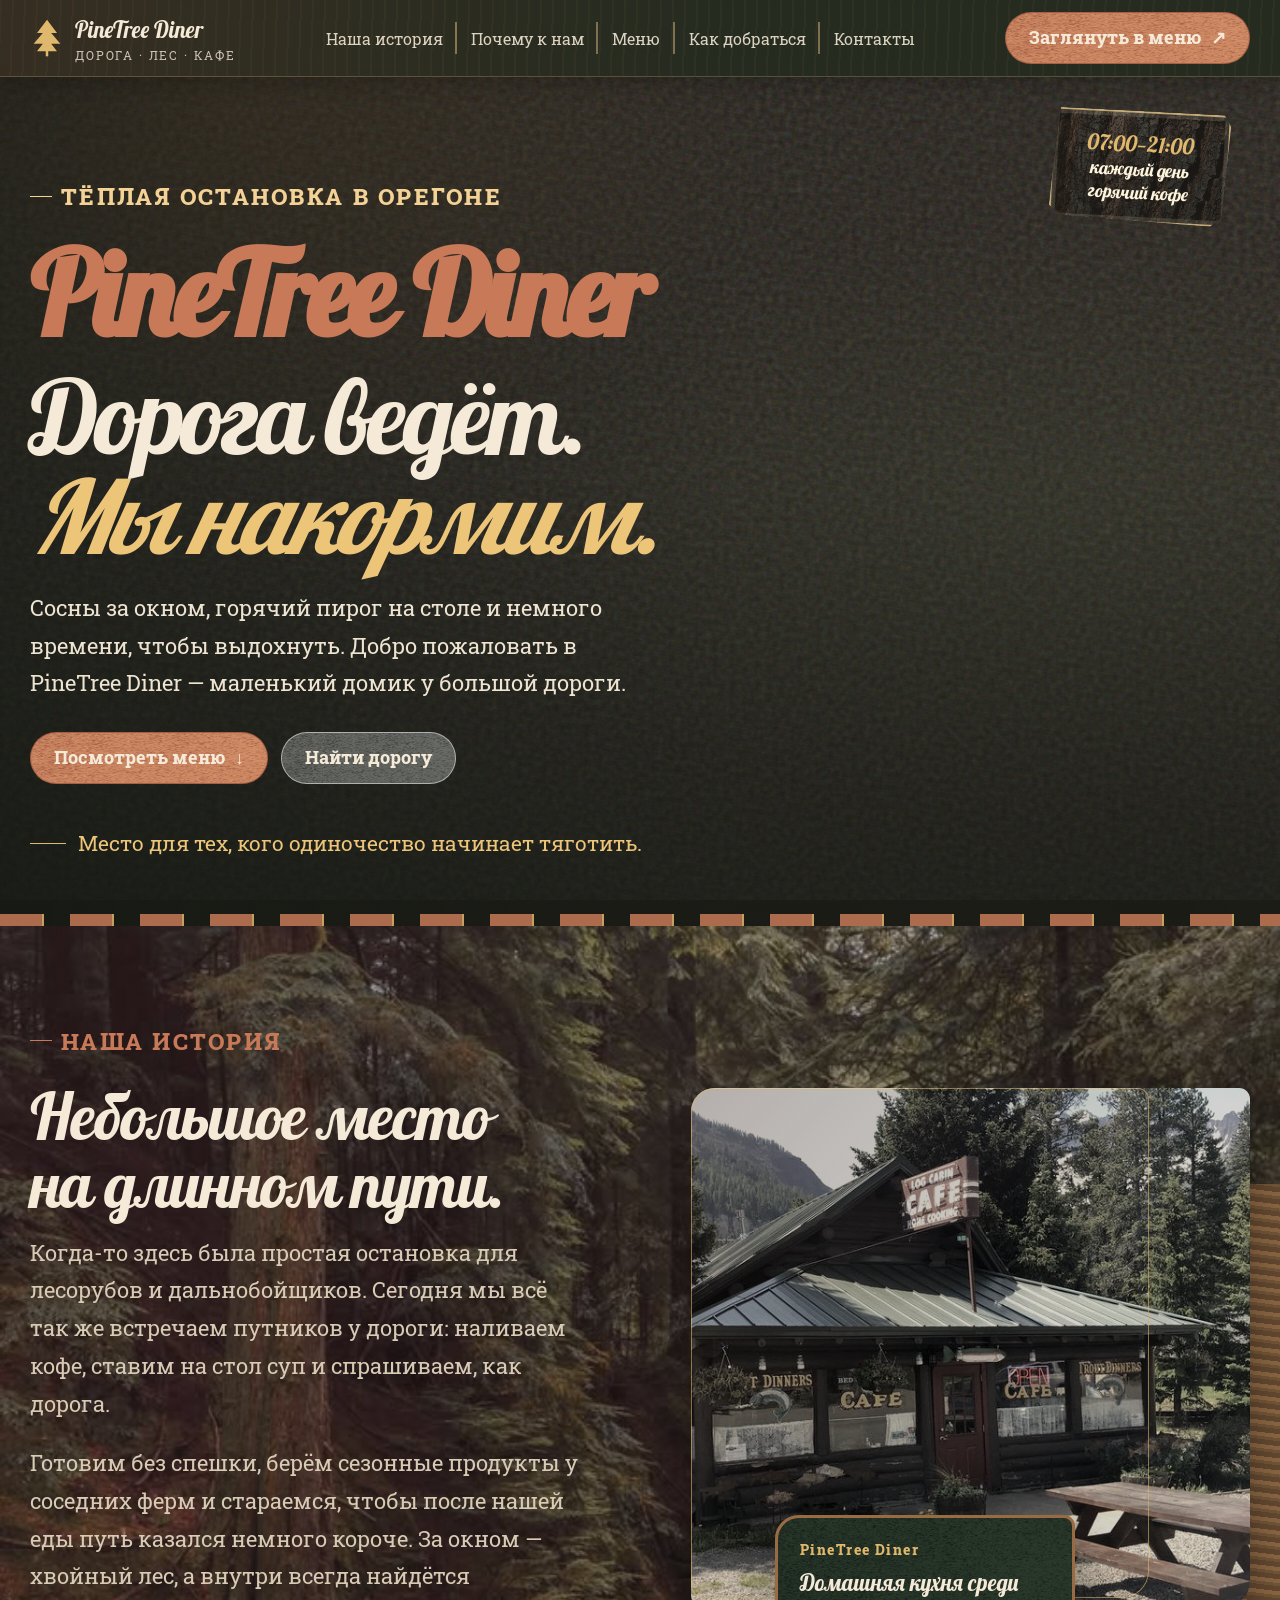
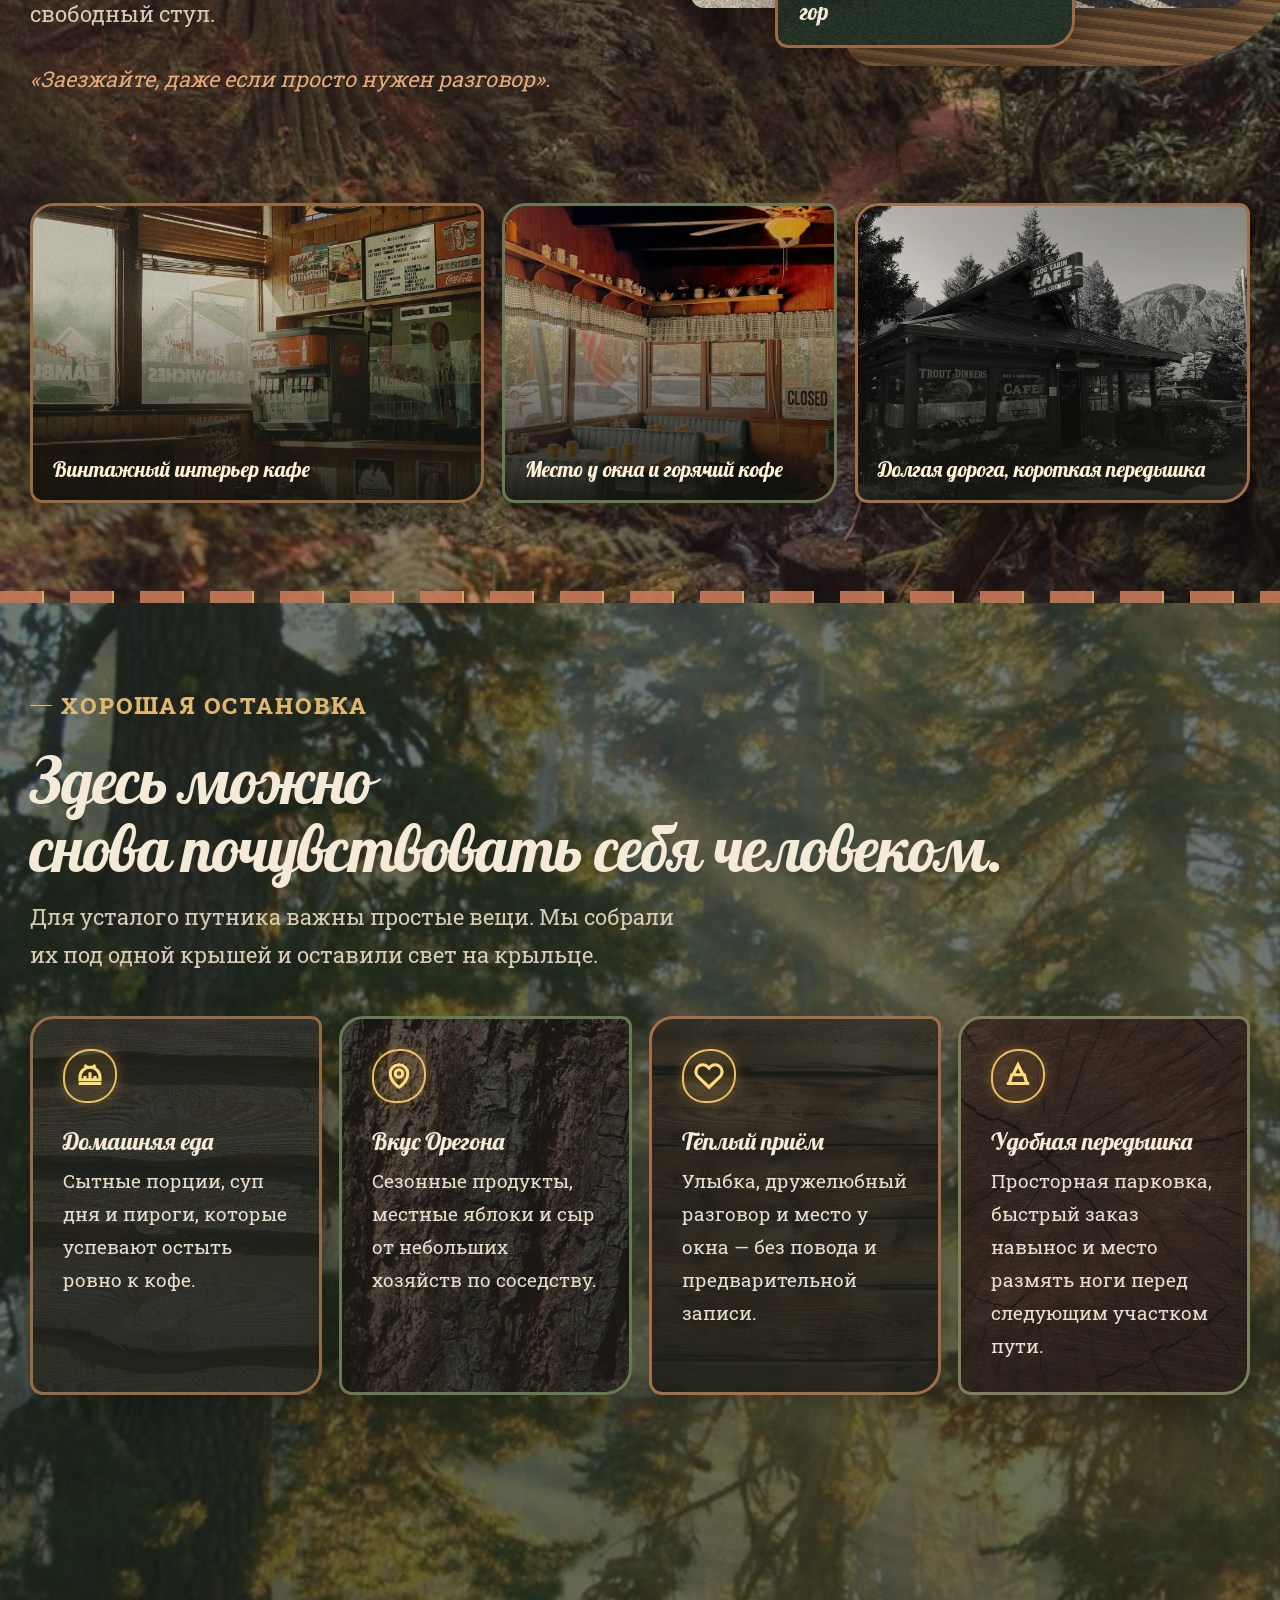
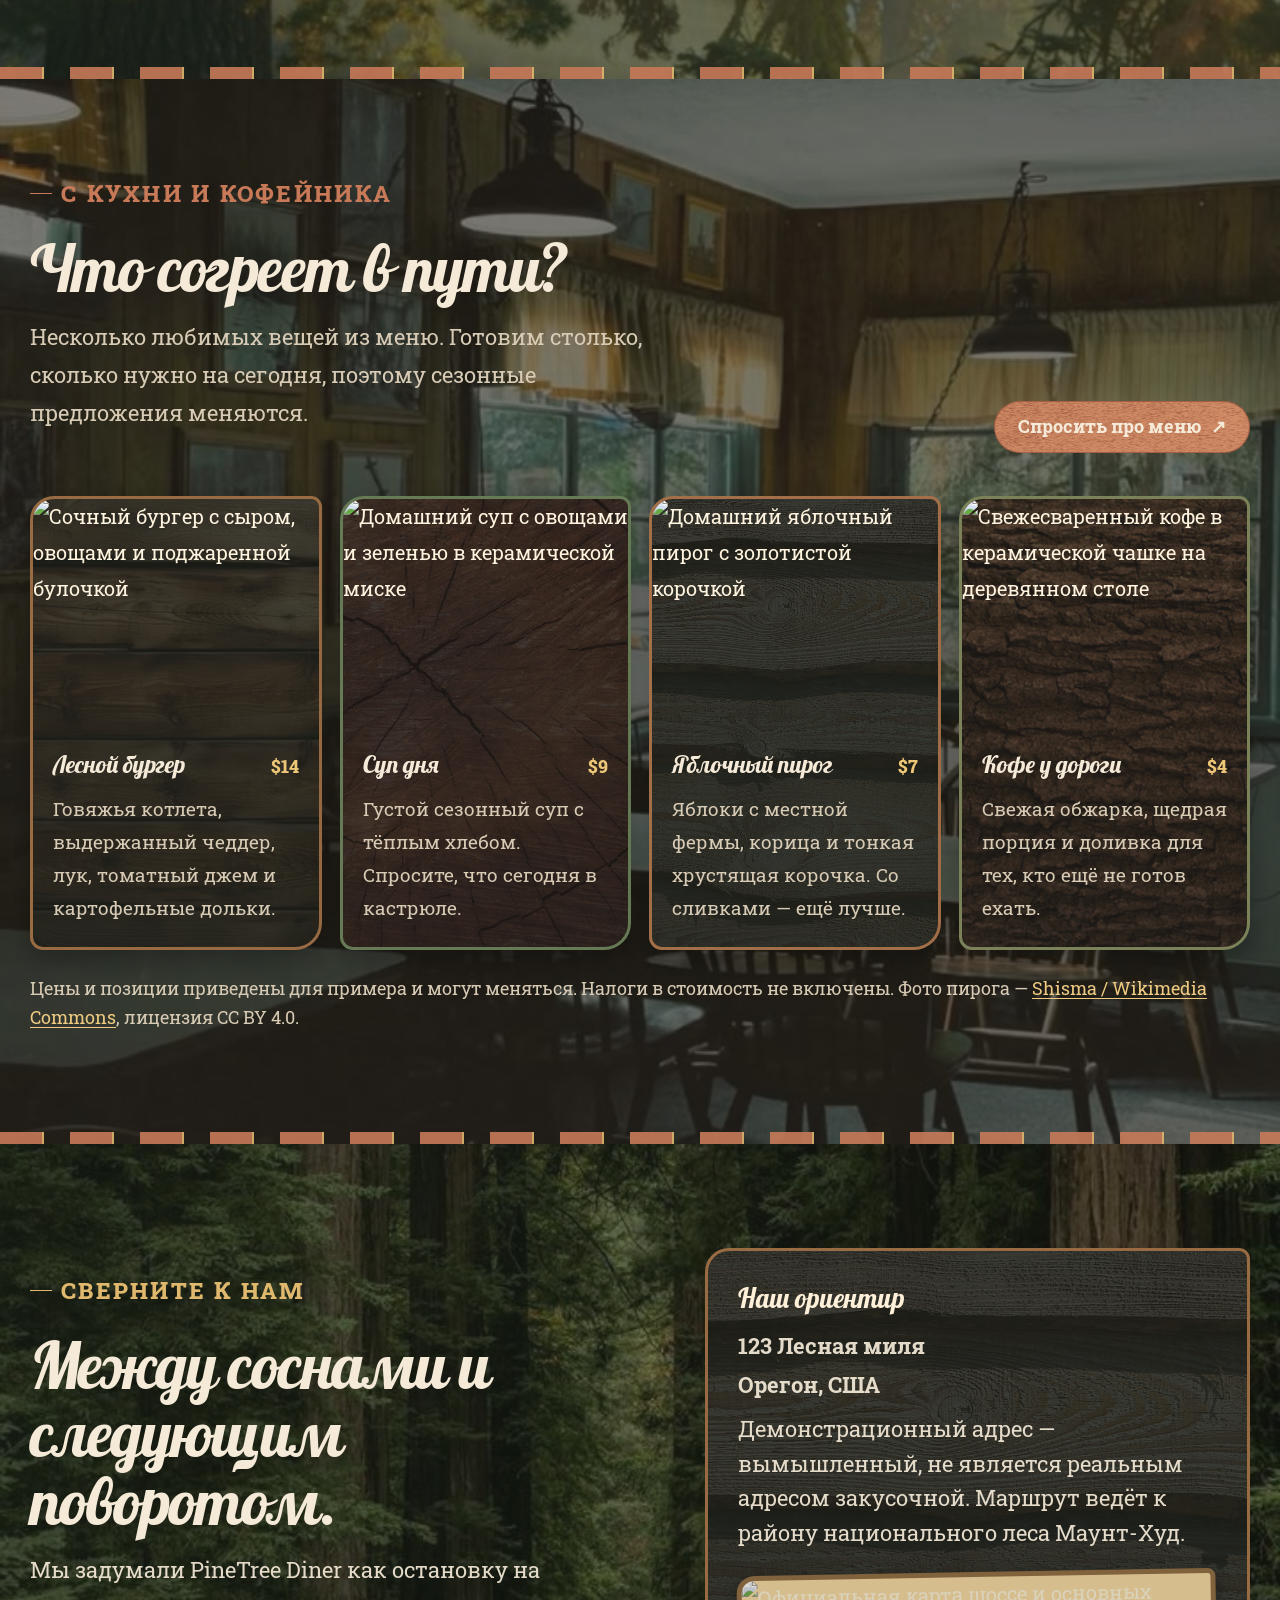
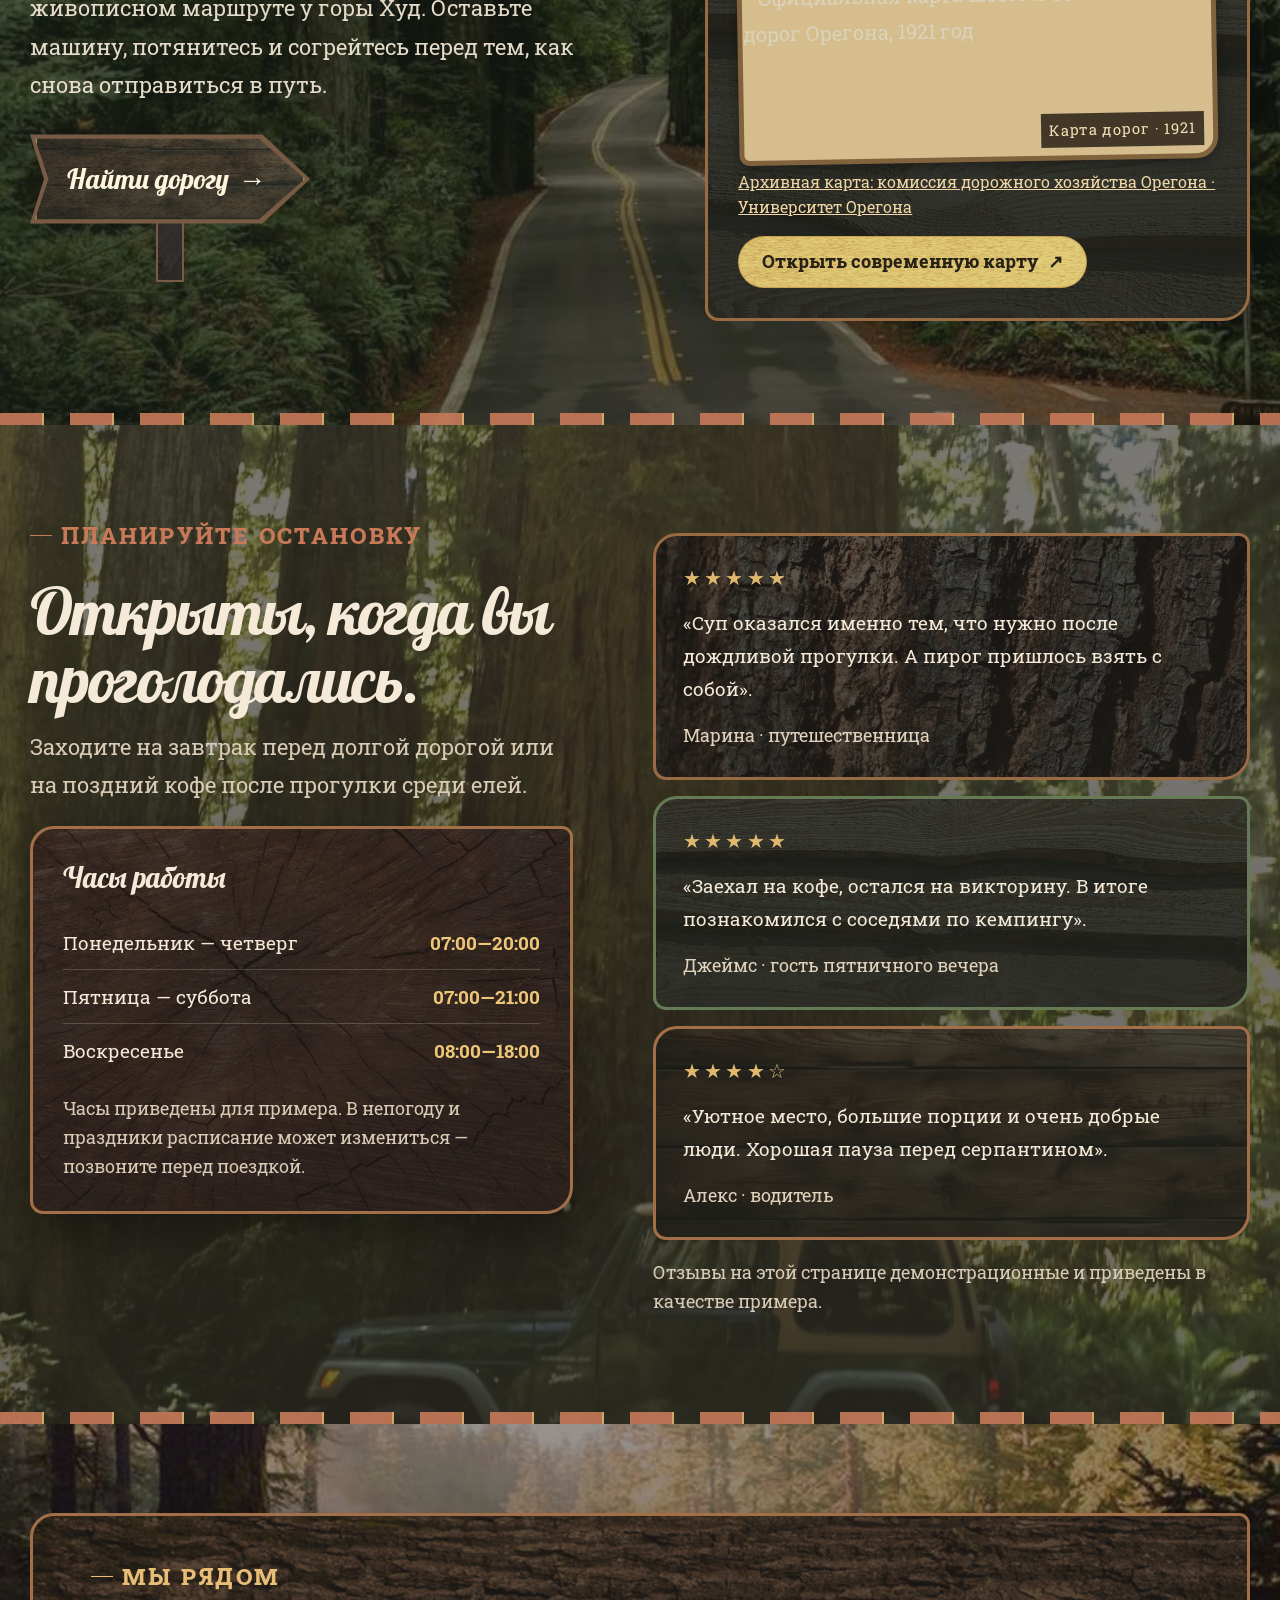
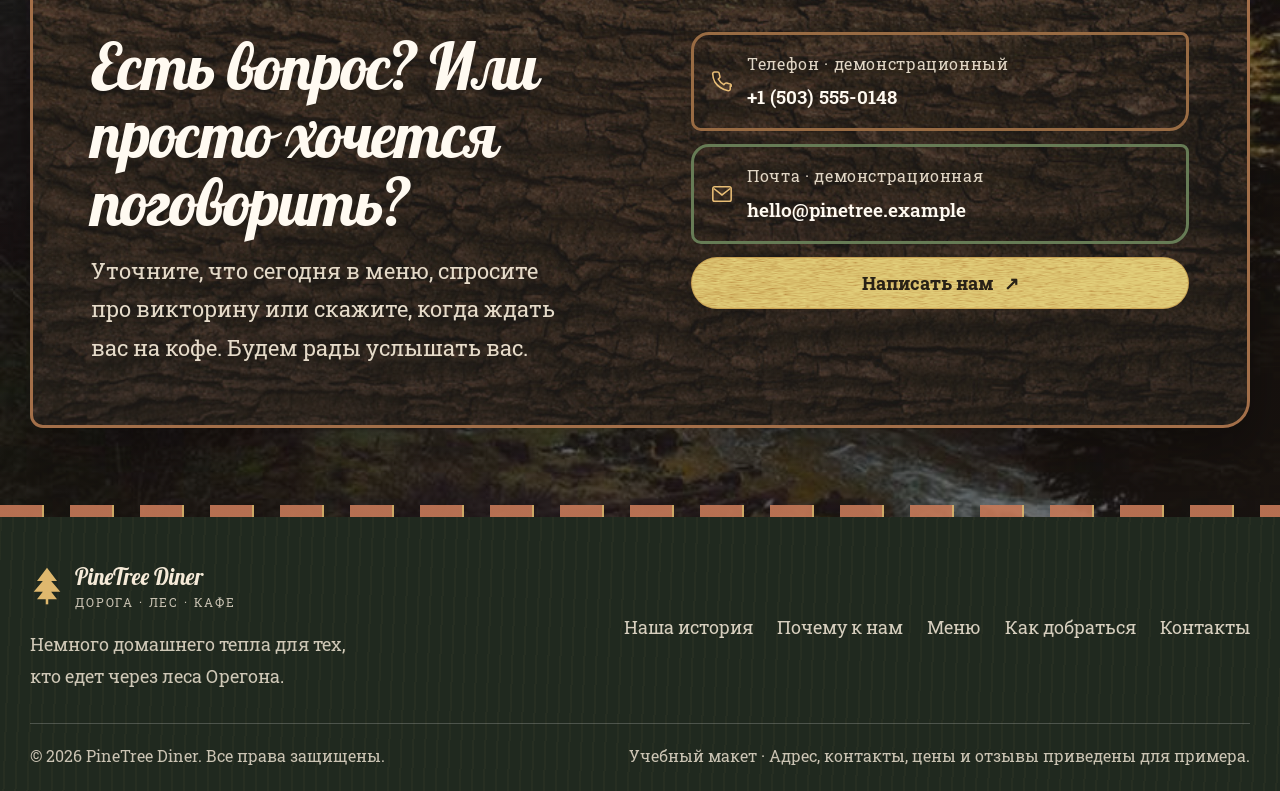
==== commit 5d97ff1c: "Add diner name to hero heading Give PineTree Diner its own orange line above the slogan and size it " ====
--- a/index.html
+++ b/index.html
@@ -44,7 +44,8 @@
       <div class="wrap">
         <div class="hero-content reveal">
           <span class="eyebrow">Тёплая остановка в Орегоне</span>
-          <h1 id="hero-title">Дорога ведёт.<span>Мы накормим.</span></h1>
+          <p class="hero-brand">PineTree Diner</p>
+          <h1 id="hero-title"><span>Дорога ведёт.</span><span>Мы накормим.</span></h1>
           <p class="hero-copy">Сосны за окном, горячий пирог на столе и немного времени, чтобы выдохнуть. Добро пожаловать в PineTree Diner — маленький домик у большой дороги.</p>
           <div class="hero-buttons">
             <a class="button" href="#menu">Посмотреть меню <span aria-hidden="true">↓</span></a>
--- a/style.css
+++ b/style.css
@@ -162,10 +162,12 @@
     .hero-content { position: relative; z-index: 1; max-width: 720px; padding: 95px 0 115px; }
     .hero .eyebrow { color: #f4d296; }
     .hero h1 { max-width: 760px; margin: 23px 0 22px; font-size: clamp(3.7rem, 8vw, 6.4rem); line-height: .98; letter-spacing: -.035em; }
-    .hero h1 span { display: block; color: #edc579; font-style: italic; }
+    .hero h1 span { display: block; }
+    .hero h1 span:last-child { color: #edc579; font-style: italic; }
+    .hero-brand { margin: 18px 0 -7px; color: var(--terra); font: 700 clamp(4.255rem, 9.2vw, 7.36rem)/.98 var(--serif); letter-spacing: -.035em; }
     .hero-copy { max-width: 600px; margin-bottom: 30px; color: rgba(245,234,216,.97); font-size: 1.2rem; line-height: 1.75; }
     .hero-buttons { display: flex; align-items: center; flex-wrap: wrap; gap: 13px; }
-    .hero-note { display: flex; align-items: center; gap: 12px; margin: 40px 0 0; color: rgba(245,234,216,.94); font-size: 1.08rem; }
+    .hero-note { display: flex; align-items: center; gap: 12px; margin: 40px 0 0; color: #edc579; font-size: 1.19rem; }
     .hero-note::before { content: ""; width: 36px; height: 1px; background: var(--gold); }
     .hero-stamp {
       position: absolute; top: 34px; right: max(4vw, calc((100vw - var(--wrap))/2));
@@ -524,6 +526,7 @@
       .hero { min-height: min(760px, calc(100svh - 68px)); background-position: center; }
       .hero-content { padding: 78px 0 115px; }
       .hero h1 { font-size: clamp(3.35rem, 12vw, 5.1rem); }
+      .hero-brand { font-size: clamp(3.8525rem, 13.8vw, 5.865rem); }
       .hero-copy, .section-intro, .story-copy p, .roadside p, .contact-copy { font-size: 1.12rem; }
       .hero-stamp { top: 18px; right: 24px; width: 150px; min-height: 96px; padding: 12px 16px; font-size: .84rem; }
       .hero-stamp strong { font-size: 1rem; }
@@ -556,10 +559,11 @@
       .hero { min-height: min(690px, calc(100svh - 68px)); }
       .hero-content { padding: 38px 0 120px; }
       .hero h1 { margin: 18px 0 16px; font-size: clamp(2.55rem, 10.5vw, 3.25rem); }
+      .hero-brand { font-size: clamp(2.9325rem, 12.075vw, 3.7375rem); }
       .hero-copy { margin-bottom: 22px; font-size: 1rem; line-height: 1.55; }
       .hero-buttons { align-items: stretch; flex-direction: column; max-width: 310px; }
       .hero-buttons .button { width: 100%; }
-      .hero-note { max-width: 270px; margin-top: 22px; font-size: .95rem; }
+      .hero-note { max-width: 270px; margin-top: 22px; font-size: 1.045rem; }
       .hero-stamp { top: auto; right: 16px; bottom: 20px; width: 140px; min-height: 90px; padding: 10px 12px; font-size: .78rem; }
       .hero-stamp strong { font-size: .95rem; }
       .section-head h2, .story-copy h2, .roadside h2, .details h2, .contact h2 { font-size: 2.6rem; }
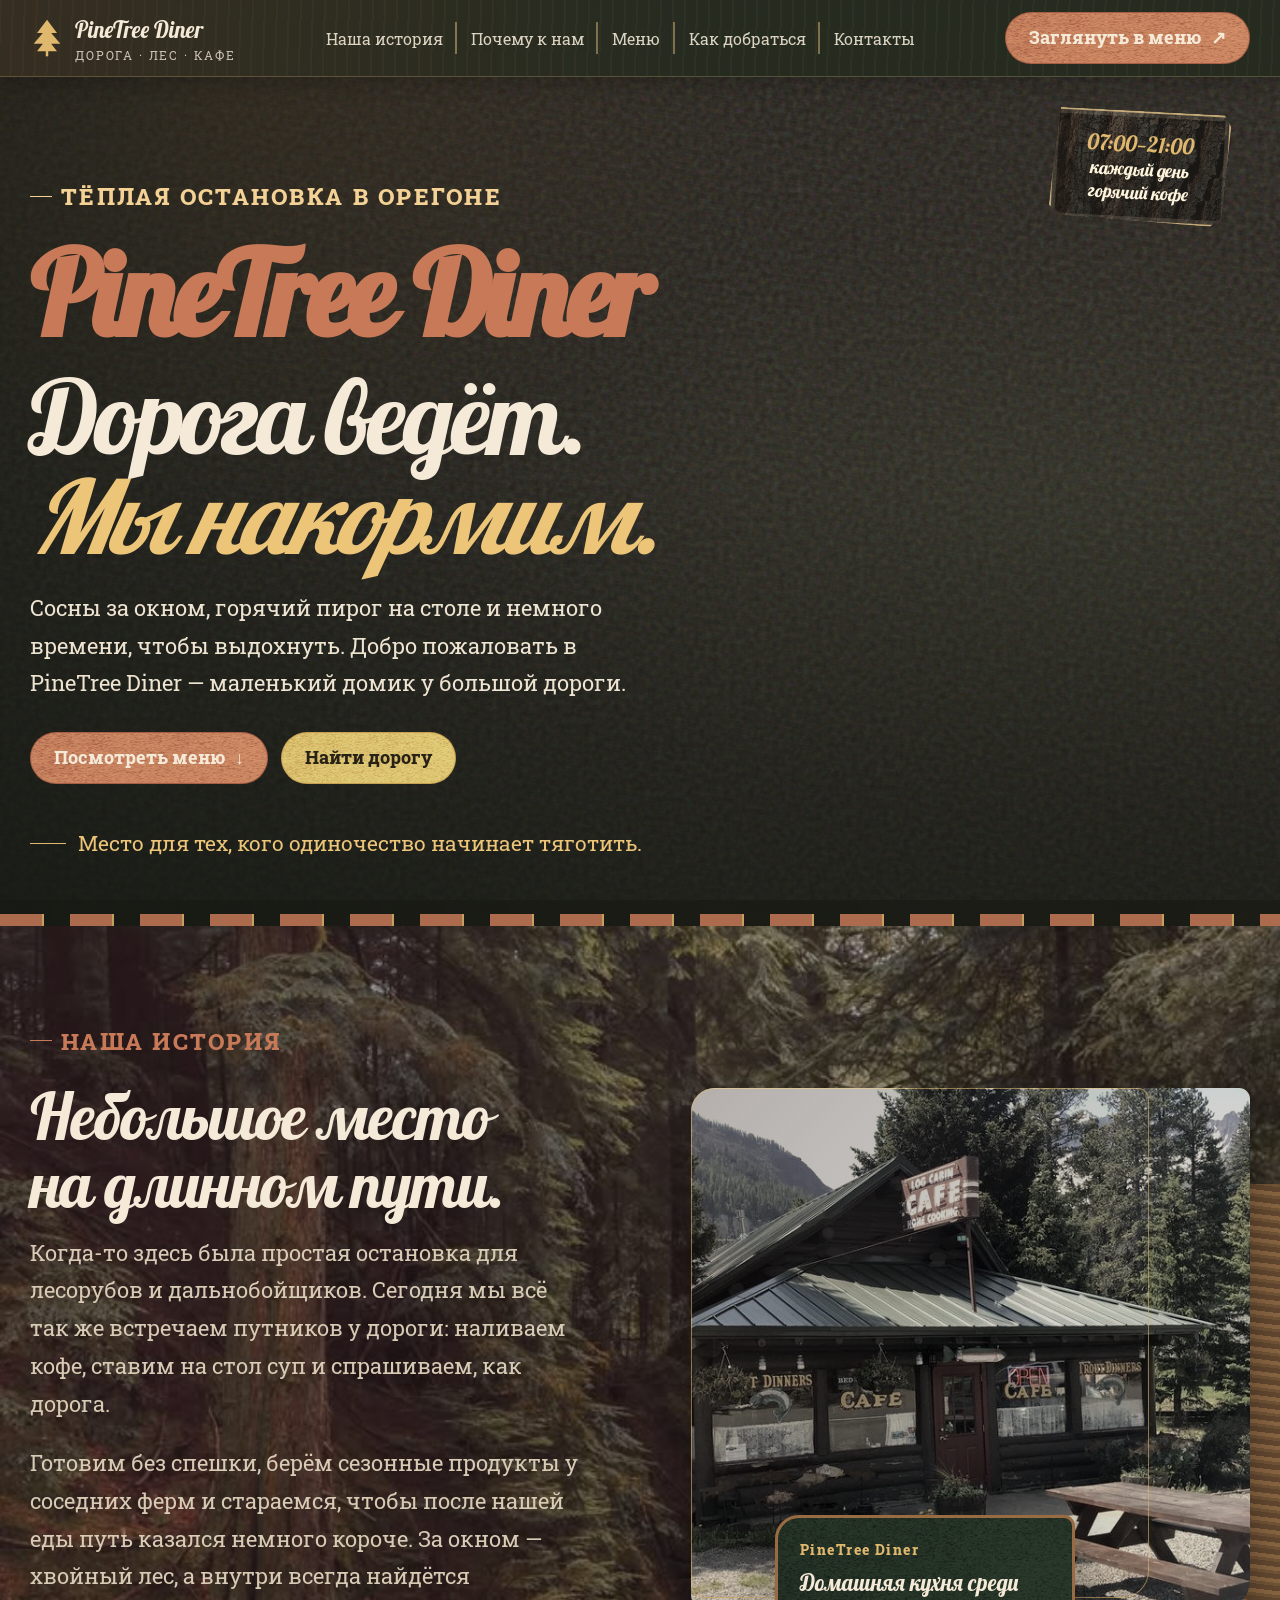
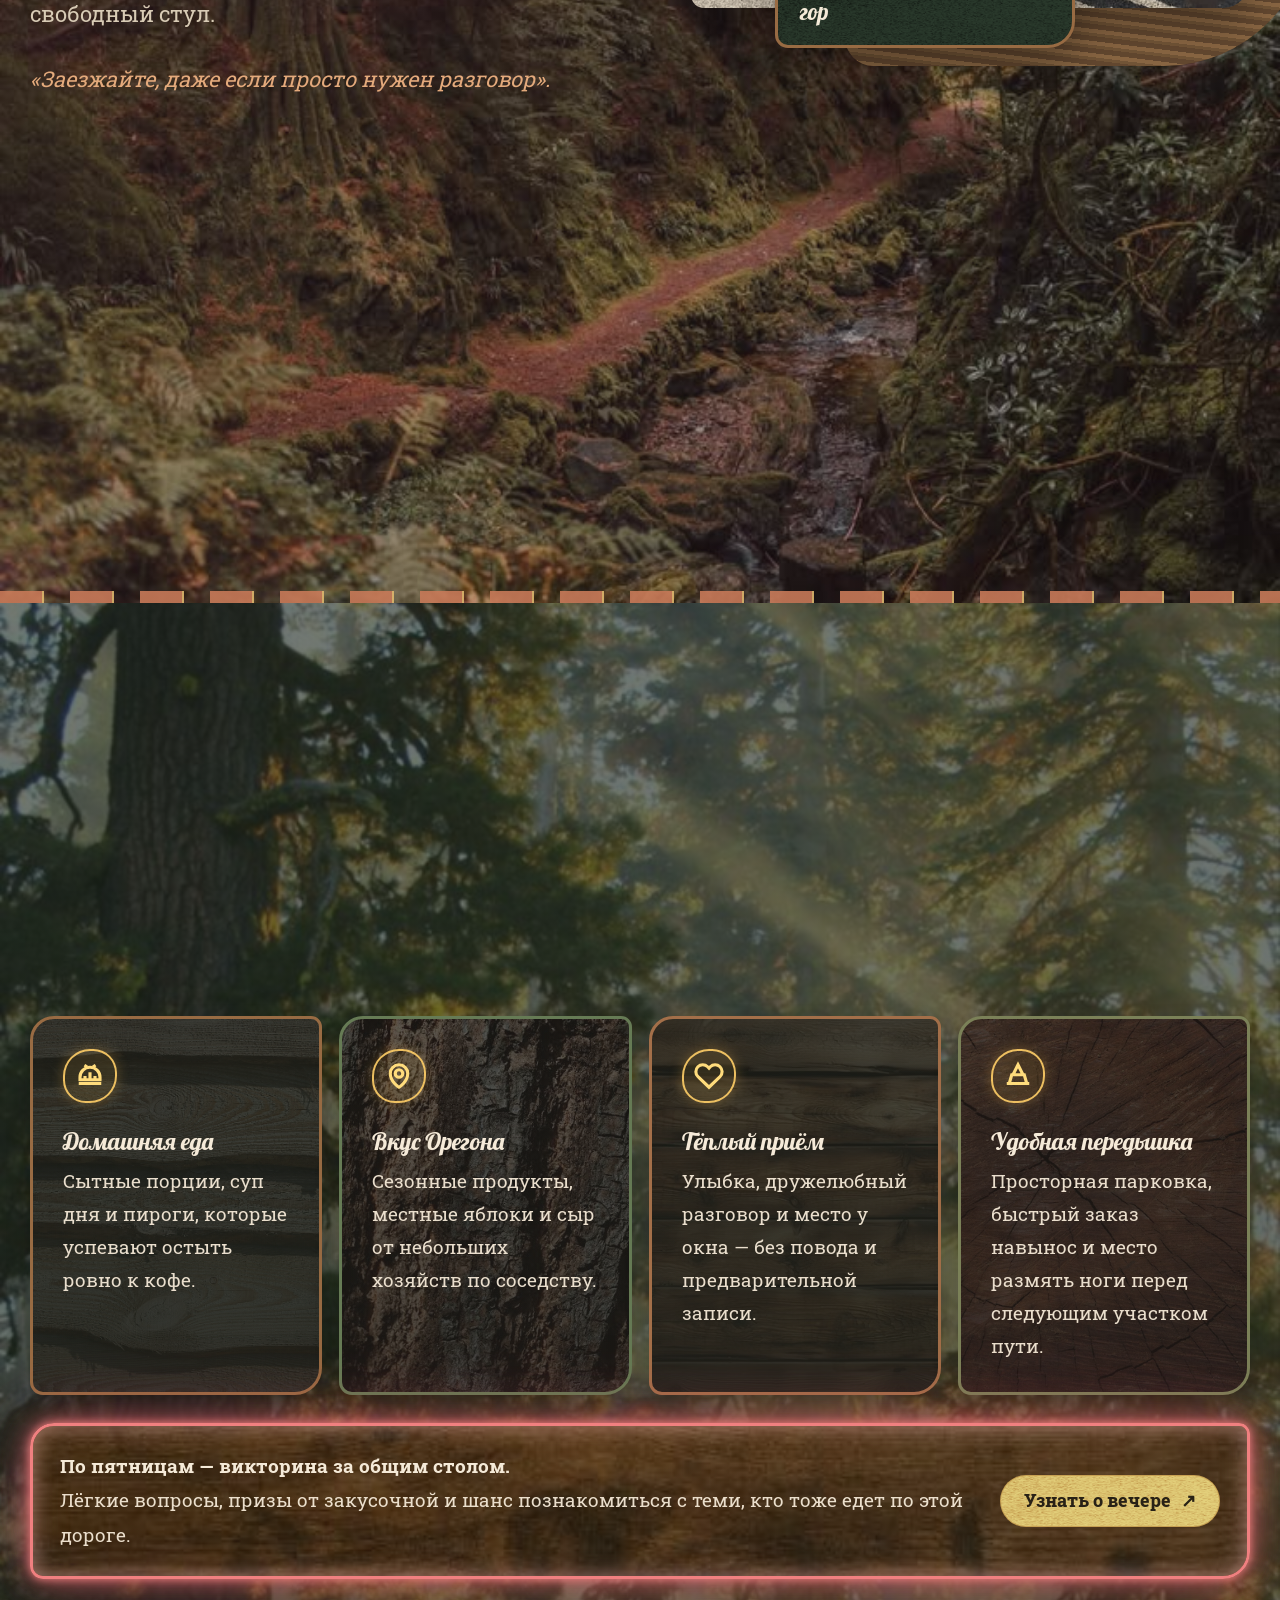
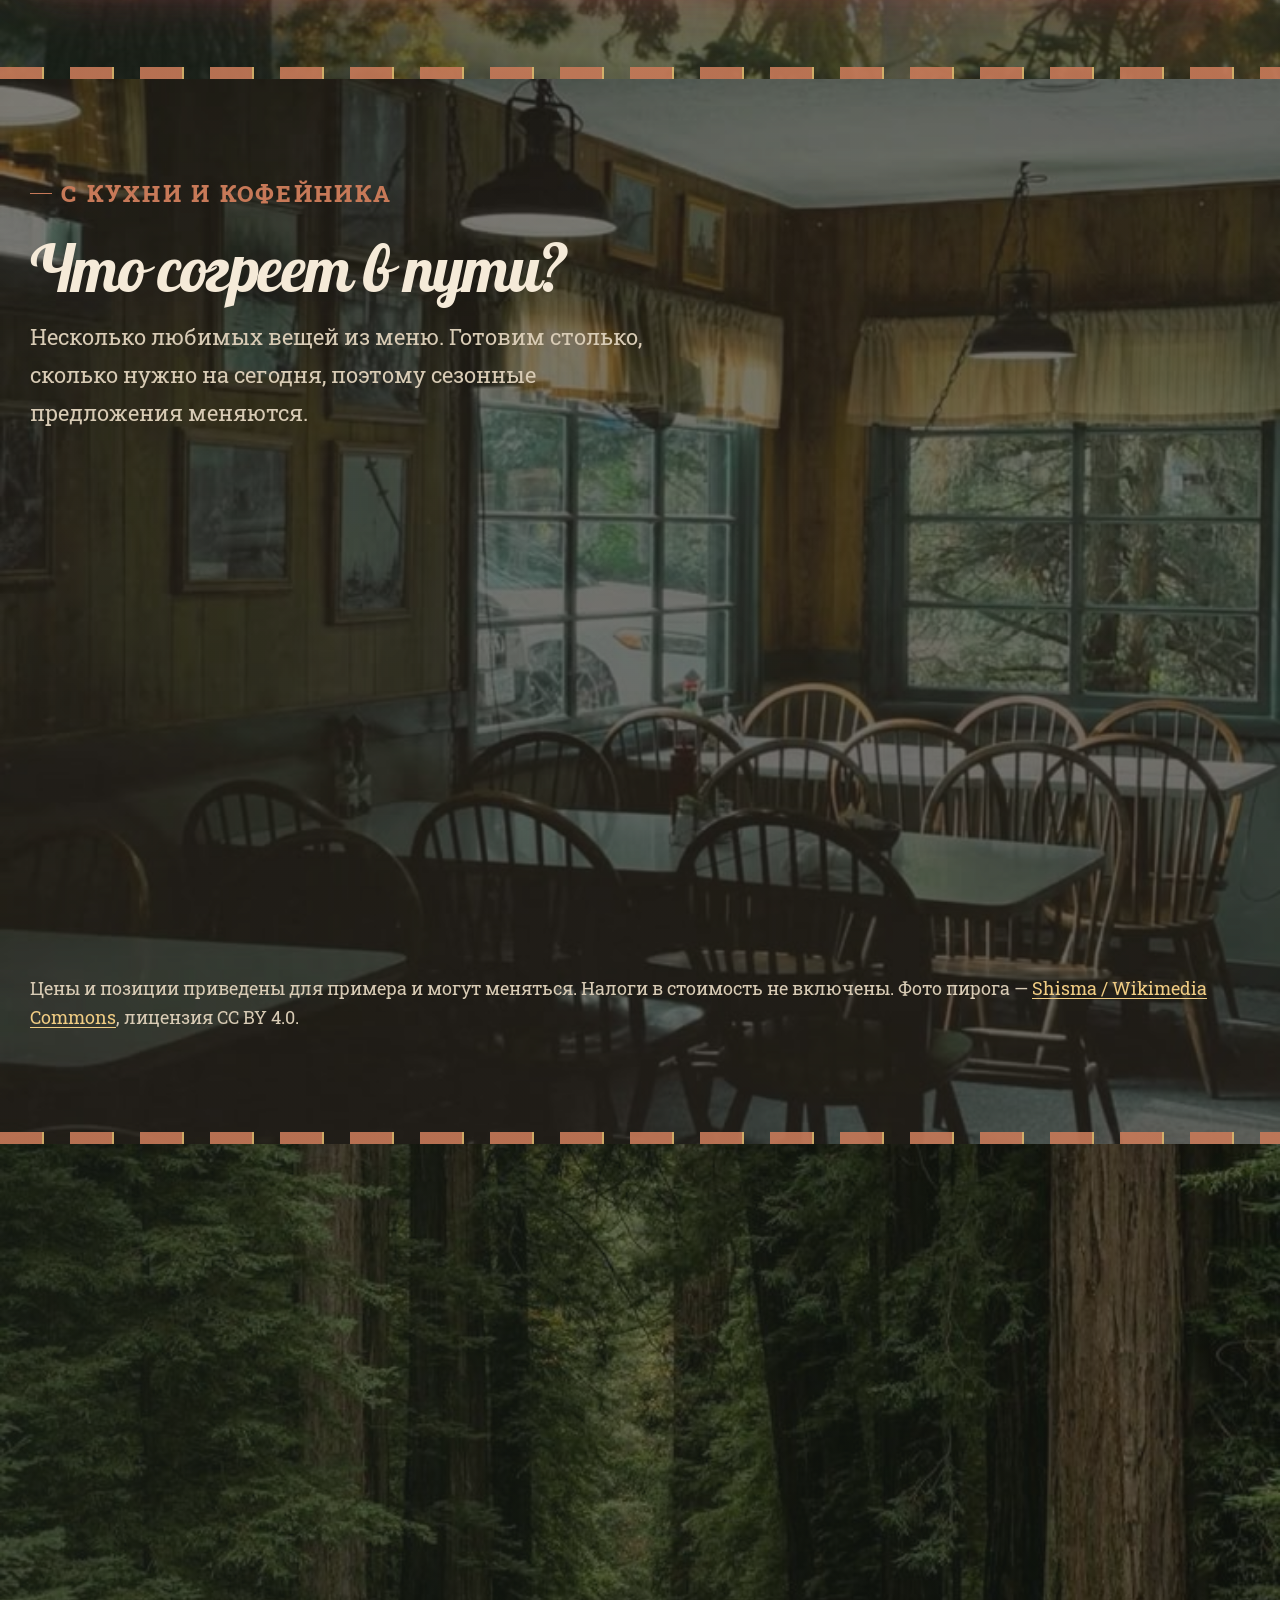
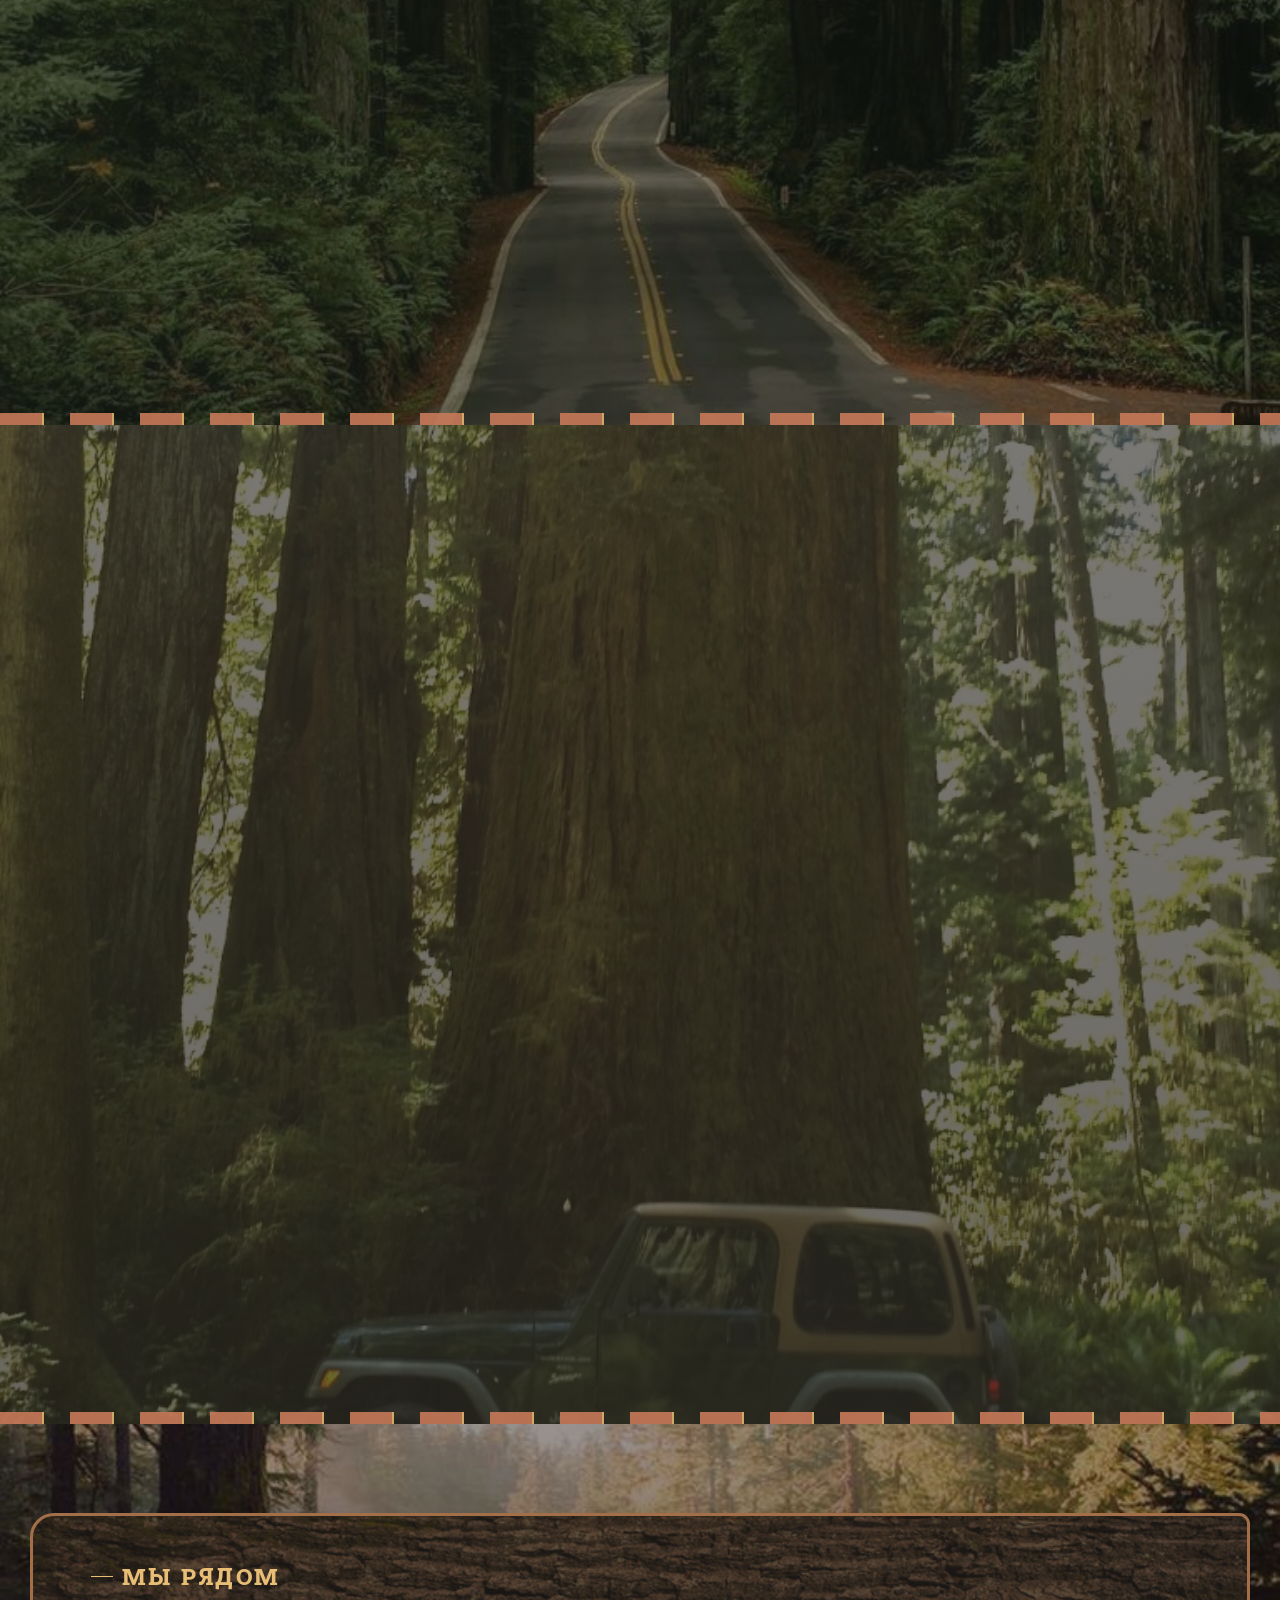
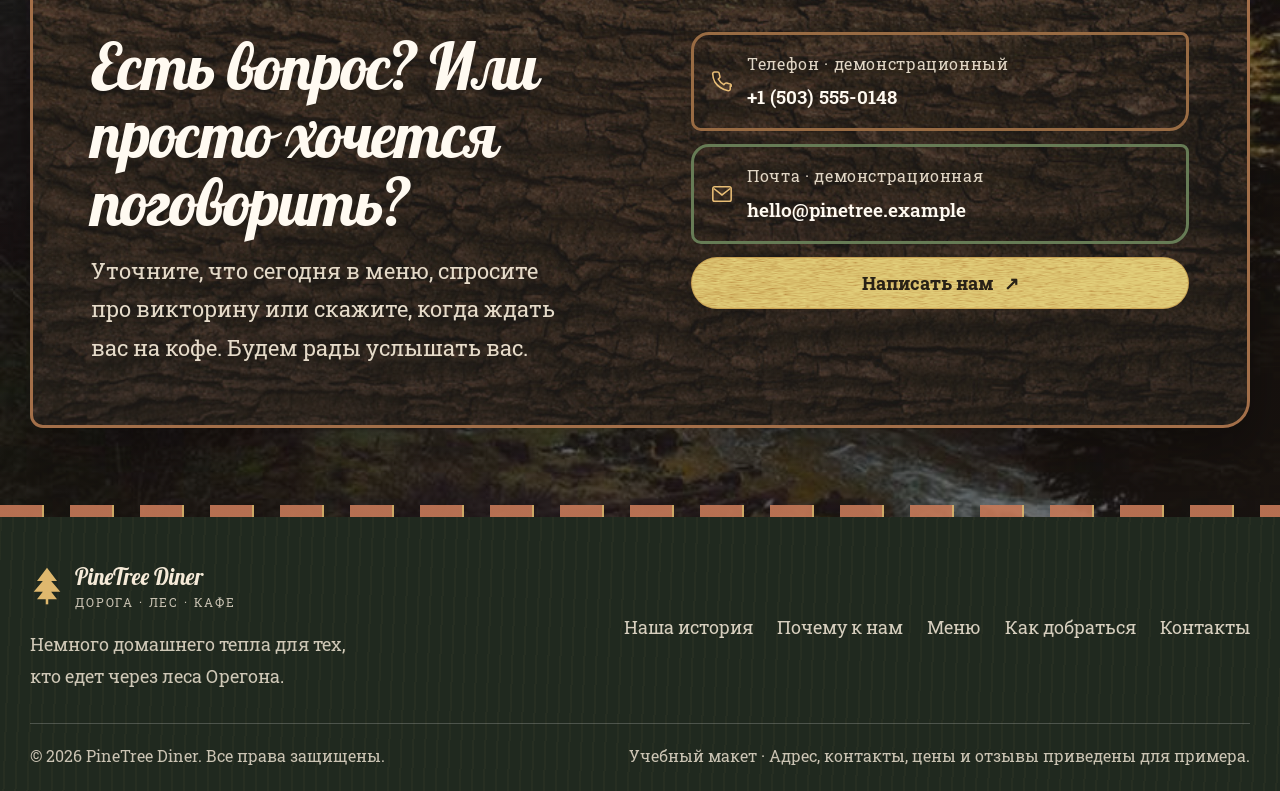
==== commit 4242c14d: "Make hero route button opaque gold Match its fill and dark text to the evening button.  Co-authored-" ====
--- a/index.html
+++ b/index.html
@@ -49,7 +49,7 @@
           <p class="hero-copy">Сосны за окном, горячий пирог на столе и немного времени, чтобы выдохнуть. Добро пожаловать в PineTree Diner — маленький домик у большой дороги.</p>
           <div class="hero-buttons">
             <a class="button" href="#menu">Посмотреть меню <span aria-hidden="true">↓</span></a>
-            <a class="button button-outline" href="#visit">Найти дорогу</a>
+            <a class="button button-light" href="#visit">Найти дорогу</a>
           </div>
           <p class="hero-note">Место для тех, кого одиночество начинает тяготить.</p>
         </div>
